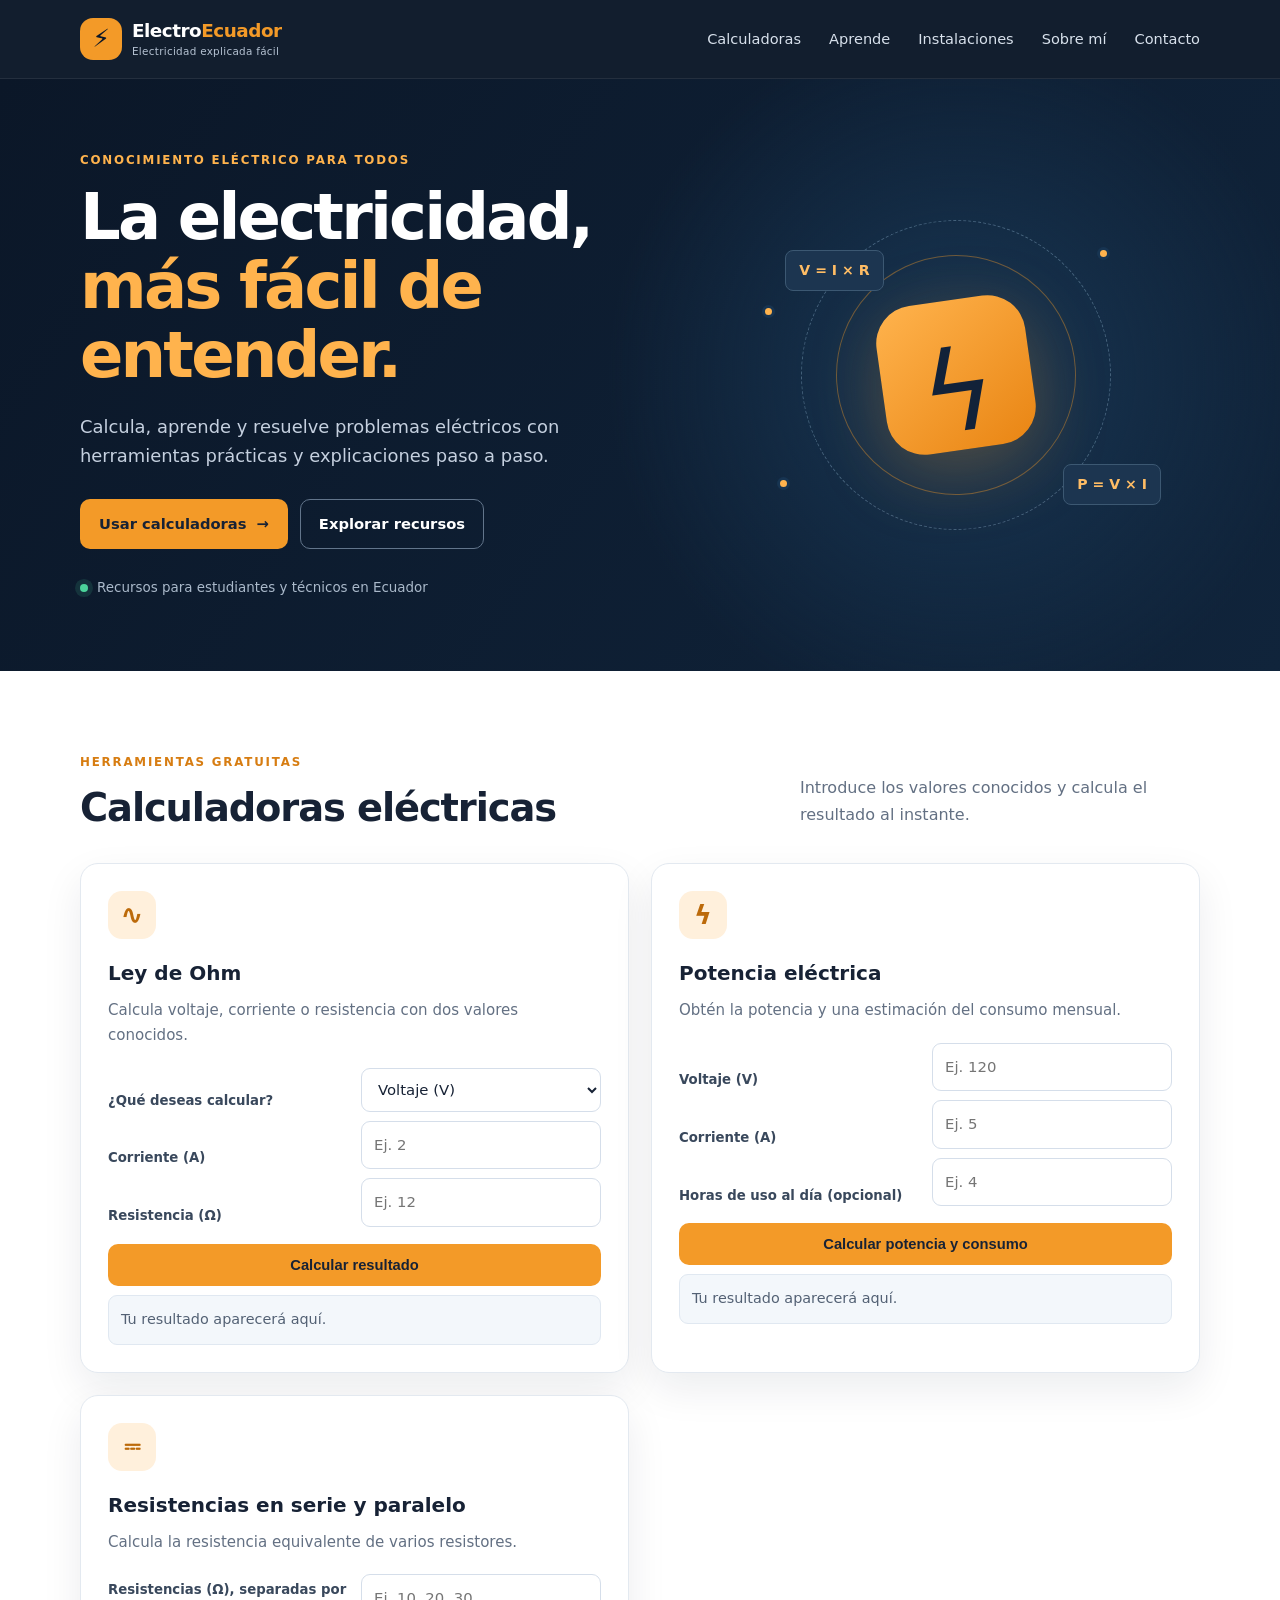
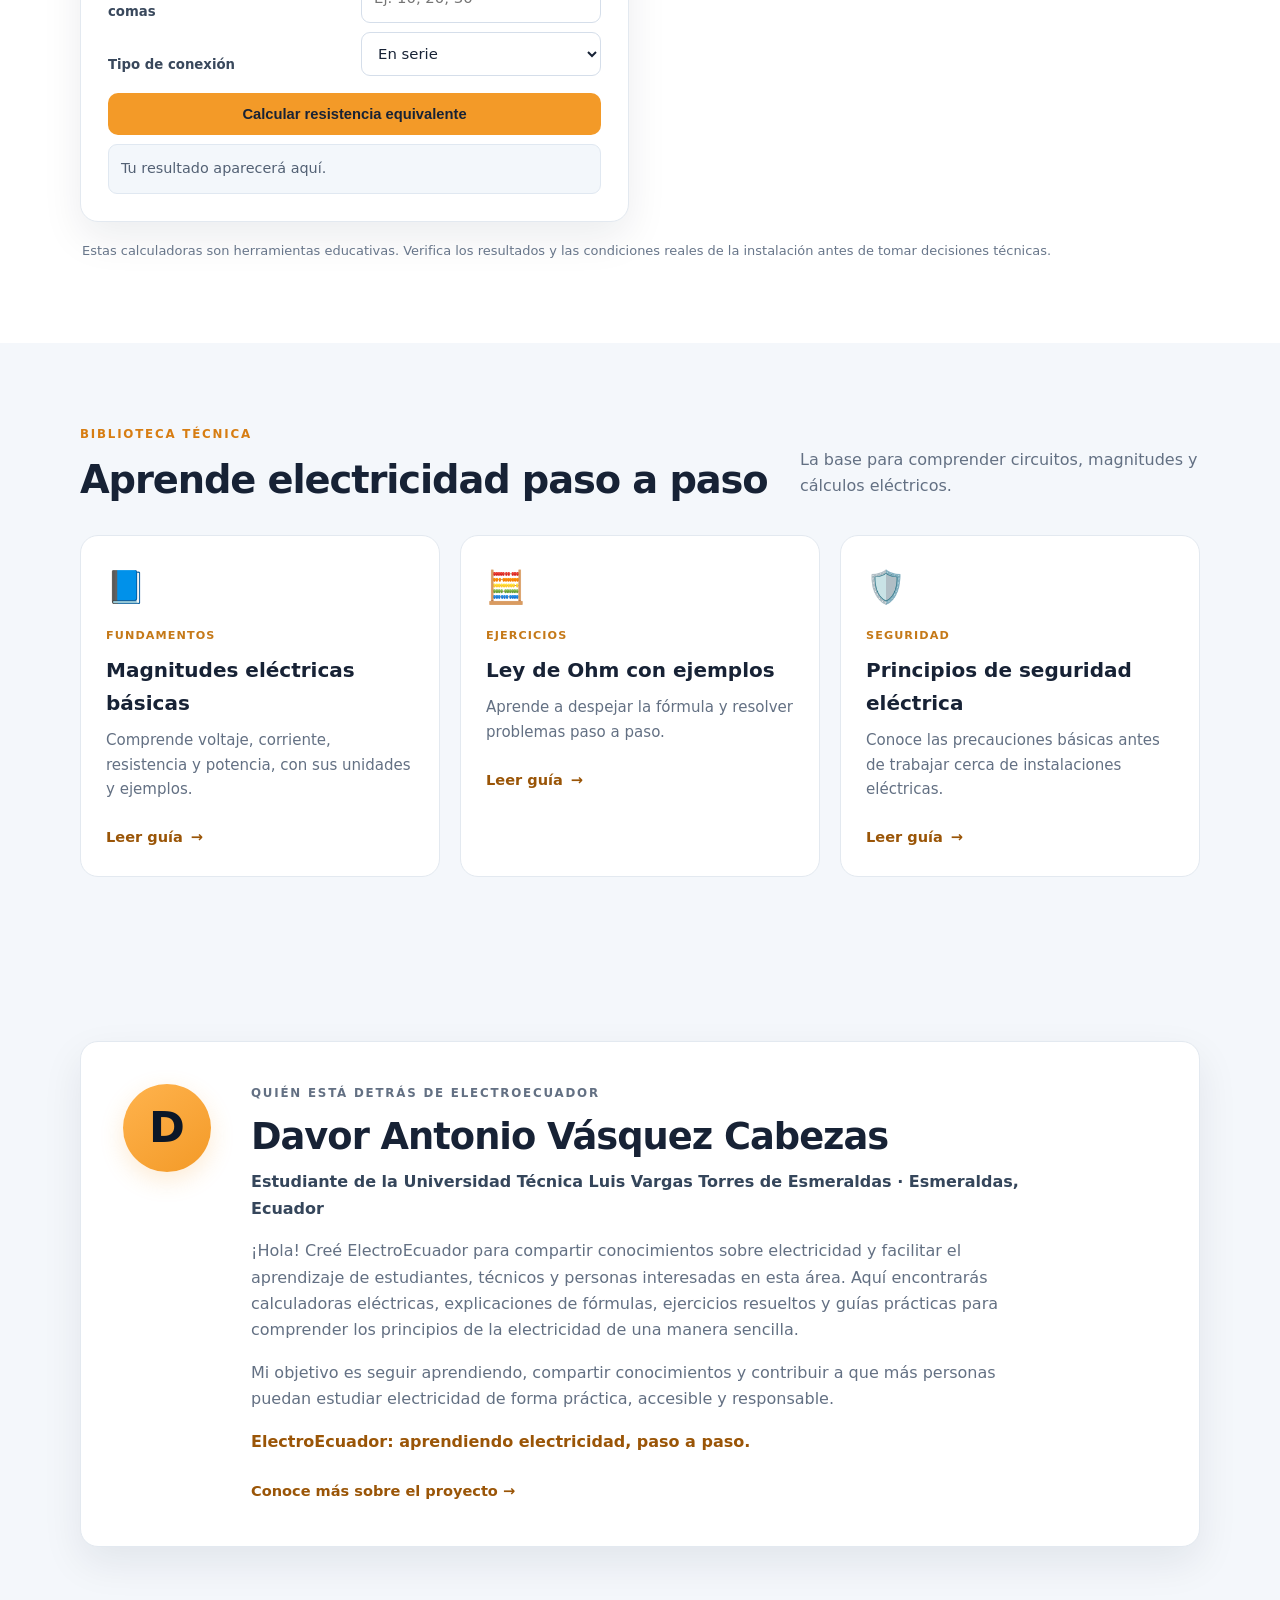
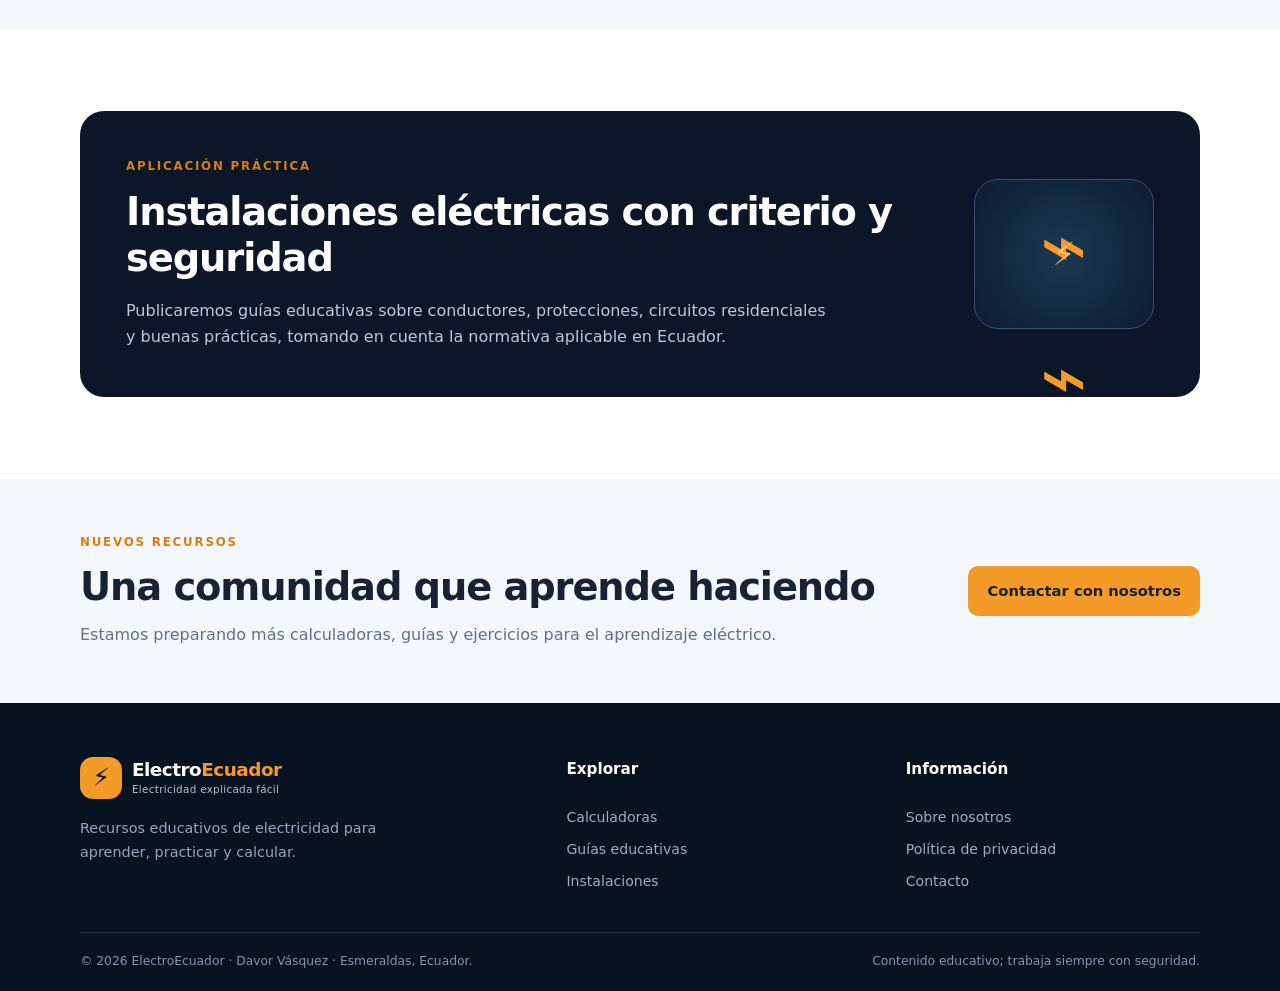
==== index.html @ 9ec85be3 "Update index.html" ====
<!DOCTYPE html>
<html lang="es">
<head>
  <meta charset="UTF-8">
  <meta name="viewport" content="width=device-width, initial-scale=1">
  <meta name="description" content="ElectroEcuador: calculadoras eléctricas, fórmulas, ejercicios resueltos y guías de electricidad para estudiantes y técnicos.">
  <meta name="theme-color" content="#0b1728">
  <title>ElectroEcuador | Aprende y calcula electricidad</title>
  <link rel="stylesheet" href="style.css">
  <script src="main.js" defer></script>
</head>
<body>
  <a class="skip-link" href="#contenido">Saltar al contenido</a>
  <header class="site-header">
    <div class="container nav-wrap">
      <a class="brand" href="index.html" aria-label="ElectroEcuador, inicio"><span class="brand-icon">⚡</span><span>Electro<span class="brand-accent">Ecuador</span><small>Electricidad explicada fácil</small></span></a>
      <button class="menu-toggle" aria-expanded="false" aria-controls="main-nav">☰ <span class="sr-only">Abrir menú</span></button>
      <nav id="main-nav" class="main-nav">
        <a href="#calculadoras">Calculadoras</a>
        <a href="#aprende">Aprende</a>
        <a href="#instalaciones">Instalaciones</a>
        <a href="#sobre-mi">Sobre mí</a>
        <a href="contacto.html">Contacto</a>
      </nav>
    </div>
  </header>

  <main id="contenido">
    <section class="hero">
      <div class="container hero-grid">
        <div class="hero-copy">
          <p class="eyebrow">CONOCIMIENTO ELÉCTRICO PARA TODOS</p>
          <h1>La electricidad, <span>más fácil de entender.</span></h1>
          <p class="hero-text">Calcula, aprende y resuelve problemas eléctricos con herramientas prácticas y explicaciones paso a paso.</p>
          <div class="hero-actions">
            <a class="btn btn-primary" href="#calculadoras">Usar calculadoras <span aria-hidden="true">→</span></a>
            <a class="btn btn-outline" href="#aprende">Explorar recursos</a>
          </div>
          <div class="hero-note"><span class="pulse-dot"></span> Recursos para estudiantes y técnicos en Ecuador</div>
        </div>
        <div class="hero-art" aria-label="Ilustración decorativa de un circuito eléctrico" role="img">
          <div class="circuit-ring ring-one"></div><div class="circuit-ring ring-two"></div>
          <div class="bolt">ϟ</div><span class="node node-a"></span><span class="node node-b"></span><span class="node node-c"></span>
          <div class="art-label label-top">V = I × R</div><div class="art-label label-bottom">P = V × I</div>
        </div>
      </div>
    </section>

    <section class="section" id="calculadoras">
      <div class="container">
        <div class="section-heading"><div><p class="eyebrow">HERRAMIENTAS GRATUITAS</p><h2>Calculadoras eléctricas</h2></div><p>Introduce los valores conocidos y calcula el resultado al instante.</p></div>
        <div class="calculator-grid">
          <article class="calculator-card">
            <div class="card-icon">∿</div><h3>Ley de Ohm</h3><p>Calcula voltaje, corriente o resistencia con dos valores conocidos.</p>
            <form id="ohm-form" class="calc-form">
              <label for="ohm-mode">¿Qué deseas calcular?</label>
              <select id="ohm-mode"><option value="voltage">Voltaje (V)</option><option value="current">Corriente (A)</option><option value="resistance">Resistencia (Ω)</option></select>
              <label for="ohm-a" id="ohm-a-label">Corriente (A)</label><input id="ohm-a" type="number" step="any" min="0" placeholder="Ej. 2" required>
              <label for="ohm-b" id="ohm-b-label">Resistencia (Ω)</label><input id="ohm-b" type="number" step="any" min="0" placeholder="Ej. 12" required>
              <button class="btn btn-primary btn-full" type="submit">Calcular resultado</button>
              <output id="ohm-result" class="result" aria-live="polite">Tu resultado aparecerá aquí.</output>
            </form>
          </article>
          <article class="calculator-card">
            <div class="card-icon">ϟ</div><h3>Potencia eléctrica</h3><p>Obtén la potencia y una estimación del consumo mensual.</p>
            <form id="power-form" class="calc-form">
              <label for="power-voltage">Voltaje (V)</label><input id="power-voltage" type="number" step="any" min="0" placeholder="Ej. 120" required>
              <label for="power-current">Corriente (A)</label><input id="power-current" type="number" step="any" min="0" placeholder="Ej. 5" required>
              <label for="power-hours">Horas de uso al día (opcional)</label><input id="power-hours" type="number" step="any" min="0" max="24" placeholder="Ej. 4">
              <button class="btn btn-primary btn-full" type="submit">Calcular potencia y consumo</button>
              <output id="power-result" class="result" aria-live="polite">Tu resultado aparecerá aquí.</output>
            </form>
          </article>
          <article class="calculator-card">
            <div class="card-icon">⎓</div><h3>Resistencias en serie y paralelo</h3><p>Calcula la resistencia equivalente de varios resistores.</p>
            <form id="series-form" class="calc-form">
              <label for="resistors">Resistencias (Ω), separadas por comas</label><input id="resistors" type="text" placeholder="Ej. 10, 20, 30" required>
              <label for="connection-type">Tipo de conexión</label><select id="connection-type"><option value="series">En serie</option><option value="parallel">En paralelo</option></select>
              <button class="btn btn-primary btn-full" type="submit">Calcular resistencia equivalente</button>
              <output id="series-result" class="result" aria-live="polite">Tu resultado aparecerá aquí.</output>
            </form>
          </article>
        </div>
        <p class="small-note">Estas calculadoras son herramientas educativas. Verifica los resultados y las condiciones reales de la instalación antes de tomar decisiones técnicas.</p>
      </div>
    </section>

    <section class="section section-muted" id="aprende">
      <div class="container">
        <div class="section-heading"><div><p class="eyebrow">BIBLIOTECA TÉCNICA</p><h2>Aprende electricidad paso a paso</h2></div><p>La base para comprender circuitos, magnitudes y cálculos eléctricos.</p></div>
        <div class="resource-grid">
          <article class="resource-card"><div class="resource-emoji">📘</div><p class="tag">FUNDAMENTOS</p><h3>Magnitudes eléctricas básicas</h3><p>Comprende voltaje, corriente, resistencia y potencia, con sus unidades y ejemplos.</p><a href="magnitudes-electricas.html" class="text-link">Leer guía <span>→</span></a></article>
          <article class="resource-card"><div class="resource-emoji">🧮</div><p class="tag">EJERCICIOS</p><h3>Ley de Ohm con ejemplos</h3><p>Aprende a despejar la fórmula y resolver problemas paso a paso.</p><a href="ley-de-ohm.html" class="text-link">Leer guía <span>→</span></a></article>
          <article class="resource-card"><div class="resource-emoji">🛡️</div><p class="tag">SEGURIDAD</p><h3>Principios de seguridad eléctrica</h3><p>Conoce las precauciones básicas antes de trabajar cerca de instalaciones eléctricas.</p><a href="seguridad-electrica.html" class="text-link">Leer guía <span>→</span></a></article>
        </div>
      </div>
    </section>

    <section class="section section-muted" id="sobre-mi">
      <div class="container about-card">
        <div class="about-avatar" aria-hidden="true">D</div>
        <div class="about-copy">
          <p class="eyebrow">QUIÉN ESTÁ DETRÁS DE ELECTROECUADOR</p>
          <h2>Davor Antonio Vásquez Cabezas</h2>
          <p class="about-location">Estudiante de la Universidad Técnica Luis Vargas Torres de Esmeraldas · Esmeraldas, Ecuador</p>
          <p>¡Hola! Creé ElectroEcuador para compartir conocimientos sobre electricidad y facilitar el aprendizaje de estudiantes, técnicos y personas interesadas en esta área. Aquí encontrarás calculadoras eléctricas, explicaciones de fórmulas, ejercicios resueltos y guías prácticas para comprender los principios de la electricidad de una manera sencilla.</p>
          <p>Mi objetivo es seguir aprendiendo, compartir conocimientos y contribuir a que más personas puedan estudiar electricidad de forma práctica, accesible y responsable.</p>
          <p class="about-motto">ElectroEcuador: aprendiendo electricidad, paso a paso.</p>
          <a class="text-link" href="sobre-nosotros.html">Conoce más sobre el proyecto →</a>
        </div>
      </div>
    </section>

    <section class="section" id="instalaciones">
      <div class="container install-banner">
        <div><p class="eyebrow">APLICACIÓN PRÁCTICA</p><h2>Instalaciones eléctricas con criterio y seguridad</h2><p>Publicaremos guías educativas sobre conductores, protecciones, circuitos residenciales y buenas prácticas, tomando en cuenta la normativa aplicable en Ecuador.</p></div>
        <div class="install-symbol" aria-hidden="true">⌁<span>⚡</span>⌁</div>
      </div>
    </section>

    <section class="newsletter section-muted">
      <div class="container newsletter-inner"><div><p class="eyebrow">NUEVOS RECURSOS</p><h2>Una comunidad que aprende haciendo</h2><p>Estamos preparando más calculadoras, guías y ejercicios para el aprendizaje eléctrico.</p></div><a class="btn btn-primary" href="contacto.html">Contactar con nosotros</a></div>
    </section>
  </main>

  <footer class="site-footer">
    <div class="container footer-grid">
      <div><a class="brand footer-brand" href="index.html"><span class="brand-icon">⚡</span><span>Electro<span class="brand-accent">Ecuador</span><small>Electricidad explicada fácil</small></span></a><p class="footer-description">Recursos educativos de electricidad para aprender, practicar y calcular.</p></div>
      <div><h3>Explorar</h3><a href="#calculadoras">Calculadoras</a><a href="#aprende">Guías educativas</a><a href="#instalaciones">Instalaciones</a></div>
      <div><h3>Información</h3><a href="sobre-nosotros.html">Sobre nosotros</a><a href="privacidad.html">Política de privacidad</a><a href="contacto.html">Contacto</a></div>
    </div>
    <div class="container footer-bottom"><span>© <span id="year"></span> ElectroEcuador · Davor Vásquez · Esmeraldas, Ecuador.</span><span>Contenido educativo; trabaja siempre con seguridad.</span></div>
  </footer>
</body>
</html>
---- style.css ----
:root{--navy:#0b1728;--navy2:#13263e;--orange:#f39a28;--orange2:#ffb34d;--ink:#172235;--muted:#637083;--line:#e3e9f0;--paper:#fff;--soft:#f4f7fb;--radius:18px;--shadow:0 16px 40px rgba(10,26,47,.08)}
*{box-sizing:border-box}html{scroll-behavior:smooth;scroll-padding-top:88px}body{margin:0;font-family:Inter,ui-sans-serif,system-ui,-apple-system,BlinkMacSystemFont,"Segoe UI",sans-serif;color:var(--ink);background:#fff;line-height:1.65}a{color:inherit;text-decoration:none}.container{width:min(1120px,calc(100% - 40px));margin-inline:auto}.skip-link{position:absolute;left:-999px;top:0;background:#fff;padding:10px;z-index:10}.skip-link:focus{left:10px}.site-header{position:sticky;top:0;z-index:5;background:rgba(11,23,40,.97);backdrop-filter:blur(12px);color:white;border-bottom:1px solid rgba(255,255,255,.08)}.nav-wrap{min-height:78px;display:flex;align-items:center;justify-content:space-between;gap:24px}.brand{display:flex;align-items:center;gap:10px;font-weight:850;font-size:1.15rem;line-height:1.15;letter-spacing:-.5px}.brand-icon{display:grid;place-items:center;width:42px;height:42px;border-radius:13px;background:var(--orange);color:var(--navy);font-size:1.55rem}.brand-accent{color:var(--orange)}.brand small{display:block;color:#b6c3d3;font-size:.65rem;font-weight:500;letter-spacing:.3px;margin-top:4px}.main-nav{display:flex;align-items:center;gap:28px;font-size:.91rem;color:#d8e1ec}.main-nav a:hover{color:var(--orange2)}.menu-toggle{display:none;background:none;border:1px solid #415069;color:#fff;border-radius:8px;padding:8px 11px;font-size:1.2rem}.hero{background:radial-gradient(circle at 75% 50%,#183653 0,transparent 35%),linear-gradient(125deg,#0b1728,#10243b);color:white;overflow:hidden}.hero-grid{min-height:500px;display:grid;grid-template-columns:1.1fr .9fr;align-items:center;gap:36px;padding-block:72px}.eyebrow{font-size:.74rem;letter-spacing:1.8px;font-weight:800;color:#d77d12;margin:0 0 12px}.hero .eyebrow{color:var(--orange2)}h1,h2,h3,p{margin-top:0}h1{font-size:clamp(2.6rem,5vw,4.4rem);line-height:1.08;letter-spacing:-2.8px;margin-bottom:22px;max-width:660px}h1 span{color:var(--orange2)}.hero-text{font-size:1.12rem;color:#c5d0df;max-width:570px;margin-bottom:28px}.hero-actions{display:flex;gap:12px;flex-wrap:wrap}.btn{display:inline-flex;align-items:center;justify-content:center;gap:10px;border-radius:10px;padding:12px 18px;font-weight:750;font-size:.92rem;border:1px solid transparent;cursor:pointer;transition:transform .2s,background .2s}.btn:hover{transform:translateY(-2px)}.btn-primary{background:var(--orange);color:#172235}.btn-primary:hover{background:var(--orange2)}.btn-outline{border-color:#62758b;color:#fff}.btn-outline:hover{background:#203a55}.hero-note{display:flex;align-items:center;gap:9px;margin-top:28px;color:#aab9ca;font-size:.84rem}.pulse-dot{width:8px;height:8px;border-radius:50%;background:#4bd49b;box-shadow:0 0 0 5px #4bd49b22}.hero-art{position:relative;min-height:340px;display:grid;place-items:center}.circuit-ring{position:absolute;border:1px solid #45627c;border-radius:50%;transform:rotate(-25deg)}.ring-one{width:310px;height:310px;border-style:dashed}.ring-two{width:240px;height:240px;border-color:#f39a2866}.bolt{display:grid;place-items:center;width:150px;height:150px;border-radius:38px;background:linear-gradient(145deg,#ffb34d,#e98513);color:#122239;font-size:7rem;box-shadow:0 20px 70px #f39a2844;transform:rotate(-8deg)}.node{position:absolute;width:13px;height:13px;background:var(--orange2);border:3px solid #173451;border-radius:50%}.node-a{top:42px;right:90px}.node-b{bottom:55px;left:65px}.node-c{top:100px;left:50px}.art-label{position:absolute;background:#1c3550;border:1px solid #3c5872;color:#ffbd65;padding:8px 13px;border-radius:8px;font-weight:750;font-size:.88rem}.label-top{top:45px;left:15%}.label-bottom{bottom:40px;right:8%}.section{padding:82px 0}.section-muted{background:var(--soft)}.section-heading{display:flex;justify-content:space-between;align-items:end;gap:30px;margin-bottom:32px}.section-heading h2,.install-banner h2,.newsletter h2{font-size:clamp(1.8rem,3vw,2.6rem);line-height:1.2;letter-spacing:-1.1px;margin-bottom:0}.section-heading>p{max-width:400px;color:var(--muted);margin-bottom:3px}.calculator-grid{display:grid;grid-template-columns:repeat(2,minmax(0,1fr));gap:22px}.calculator-card,.resource-card{background:#fff;border:1px solid var(--line);border-radius:var(--radius);padding:27px;box-shadow:var(--shadow)}.card-icon{width:48px;height:48px;display:grid;place-items:center;border-radius:14px;background:#fff0dc;color:#bc6a0a;font-size:1.7rem;font-weight:800;margin-bottom:18px}.calculator-card h3,.resource-card h3{font-size:1.25rem;margin-bottom:8px}.calculator-card>p,.resource-card>p:not(.tag){color:var(--muted);font-size:.94rem}.calc-form{display:grid;grid-template-columns:1fr 1fr;gap:9px 13px;margin-top:20px}.calc-form label{font-size:.83rem;font-weight:700;color:#39485c;align-self:end}.calc-form input,.calc-form select{width:100%;min-width:0;padding:11px 12px;border:1px solid #d5deea;border-radius:9px;background:#fff;color:var(--ink);font:inherit;font-size:.93rem}.calc-form input:focus,.calc-form select:focus{outline:3px solid #f39a2833;border-color:var(--orange)}.calc-form button,.calc-form output{grid-column:1/-1}.btn-full{width:100%;margin-top:8px}.result{display:block;background:#f3f7fb;border:1px solid #e0e8f1;border-radius:9px;padding:12px;color:#536174;font-size:.9rem;min-height:48px}.result.success{background:#eaf8f0;border-color:#b7e5c9;color:#17663d;font-weight:750}.small-note{color:#68768a;font-size:.81rem;margin:18px 2px 0}.resource-grid{display:grid;grid-template-columns:repeat(3,minmax(0,1fr));gap:20px}.resource-card{box-shadow:none;padding:25px}.resource-emoji{font-size:2rem;margin-bottom:14px}.tag{font-size:.7rem;letter-spacing:1.1px;font-weight:850;color:#c57918;margin-bottom:8px}.text-link{display:inline-flex;gap:8px;color:#9a5507;font-weight:800;margin-top:8px;font-size:.91rem}.text-link:hover{color:#e98513}.install-banner{background:var(--navy);color:#fff;border-radius:24px;padding:46px;display:grid;grid-template-columns:1fr 180px;align-items:center;gap:28px}.install-banner p:not(.eyebrow){color:#bdc9d8;max-width:700px;margin:17px 0 0}.install-symbol{height:150px;border-radius:24px;border:1px solid #3a506a;display:grid;place-items:center;font-size:5rem;color:#f39a28;position:relative;background:radial-gradient(circle,#1a3854,#0d1c2f)}.install-symbol span{position:absolute;font-size:2rem;color:#ffbd65}.newsletter{padding:54px 0}.newsletter-inner{display:flex;align-items:center;justify-content:space-between;gap:30px}.newsletter-inner p:not(.eyebrow){color:var(--muted);margin:12px 0 0}.site-footer{background:#081321;color:#d6dfeb;padding:54px 0 20px}.footer-grid{display:grid;grid-template-columns:1.5fr 1fr 1fr;gap:45px;padding-bottom:38px}.footer-brand{color:white}.footer-description{max-width:320px;color:#96a6ba;font-size:.9rem;margin-top:18px}.footer-grid h3{font-size:.95rem;color:#fff;margin-bottom:15px}.footer-grid>div:not(:first-child){display:flex;flex-direction:column;align-items:flex-start;gap:9px}.footer-grid>div>a:not(.brand){color:#9fadc0;font-size:.88rem}.footer-grid>div>a:hover{color:var(--orange2)}.footer-bottom{border-top:1px solid #26364a;padding-top:18px;display:flex;justify-content:space-between;gap:15px;color:#8595aa;font-size:.77rem}.sr-only{position:absolute;width:1px;height:1px;padding:0;margin:-1px;overflow:hidden;clip:rect(0,0,0,0);white-space:nowrap;border:0}
.article-page{min-height:60vh;padding:65px 0}.article{max-width:800px;margin:auto}.article h1{font-size:clamp(2.2rem,4vw,3.4rem);color:var(--navy);letter-spacing:-1.6px}.article h2{margin-top:30px}.article p,.article li{color:#455369}.article .notice{background:#fff5e6;border-left:4px solid var(--orange);padding:16px 18px;border-radius:0 9px 9px 0}
@media(max-width:800px){.hero-grid{grid-template-columns:1fr;padding-block:58px}.hero-art{min-height:260px}.ring-one{width:245px;height:245px}.ring-two{width:190px;height:190px}.bolt{width:115px;height:115px;font-size:5.5rem}.section-heading{display:block}.section-heading>p{margin-top:14px}.resource-grid{grid-template-columns:1fr 1fr}.install-banner{padding:32px;grid-template-columns:1fr 120px}.install-symbol{height:120px;font-size:3.7rem}.footer-grid{gap:25px}}
@media(max-width:600px){.container{width:min(100% - 28px,1120px)}.nav-wrap{min-height:70px}.menu-toggle{display:block}.main-nav{display:none;position:absolute;top:69px;left:0;right:0;background:#0b1728;padding:18px 22px 22px;flex-direction:column;align-items:flex-start;gap:16px;border-bottom:1px solid #2a3a50}.main-nav.open{display:flex}.hero-grid{padding-block:48px}.hero-art{min-height:240px}h1{letter-spacing:-1.8px}.section{padding:60px 0}.calculator-grid,.resource-grid{grid-template-columns:1fr}.calculator-card{padding:22px}.install-banner{grid-template-columns:1fr}.install-symbol{display:none}.newsletter-inner{align-items:flex-start;flex-direction:column}.footer-grid{grid-template-columns:1fr 1fr}.footer-grid>div:first-child{grid-column:1/-1}.footer-bottom{flex-direction:column}.calc-form{gap:8px 10px}}
@media(prefers-reduced-motion:reduce){html{scroll-behavior:auto}*,*::before,*::after{transition:none!important}}

/* Mejoras añadidas para ElectroEcuador */
.about-card{display:grid;grid-template-columns:100px minmax(0,1fr);gap:28px;align-items:start;background:#fff;border:1px solid var(--line);border-radius:var(--radius);padding:clamp(24px,4vw,42px);box-shadow:var(--shadow)}
.about-avatar{width:88px;height:88px;display:grid;place-items:center;border-radius:50%;background:linear-gradient(145deg,var(--orange2),var(--orange));color:var(--navy);font-size:2.7rem;font-weight:900;box-shadow:0 8px 24px #f39a2833}
.about-copy h2{font-size:clamp(1.7rem,3vw,2.3rem);line-height:1.2;letter-spacing:-1px;margin-bottom:10px}
.about-copy p{color:var(--muted);max-width:790px}
.about-copy .about-location{font-weight:750;color:#35465b}
.about-copy .about-motto{font-weight:850;color:#9a5507}
@media(max-width:600px){.about-card{grid-template-columns:1fr;gap:18px}.about-avatar{width:72px;height:72px;font-size:2.2rem}}
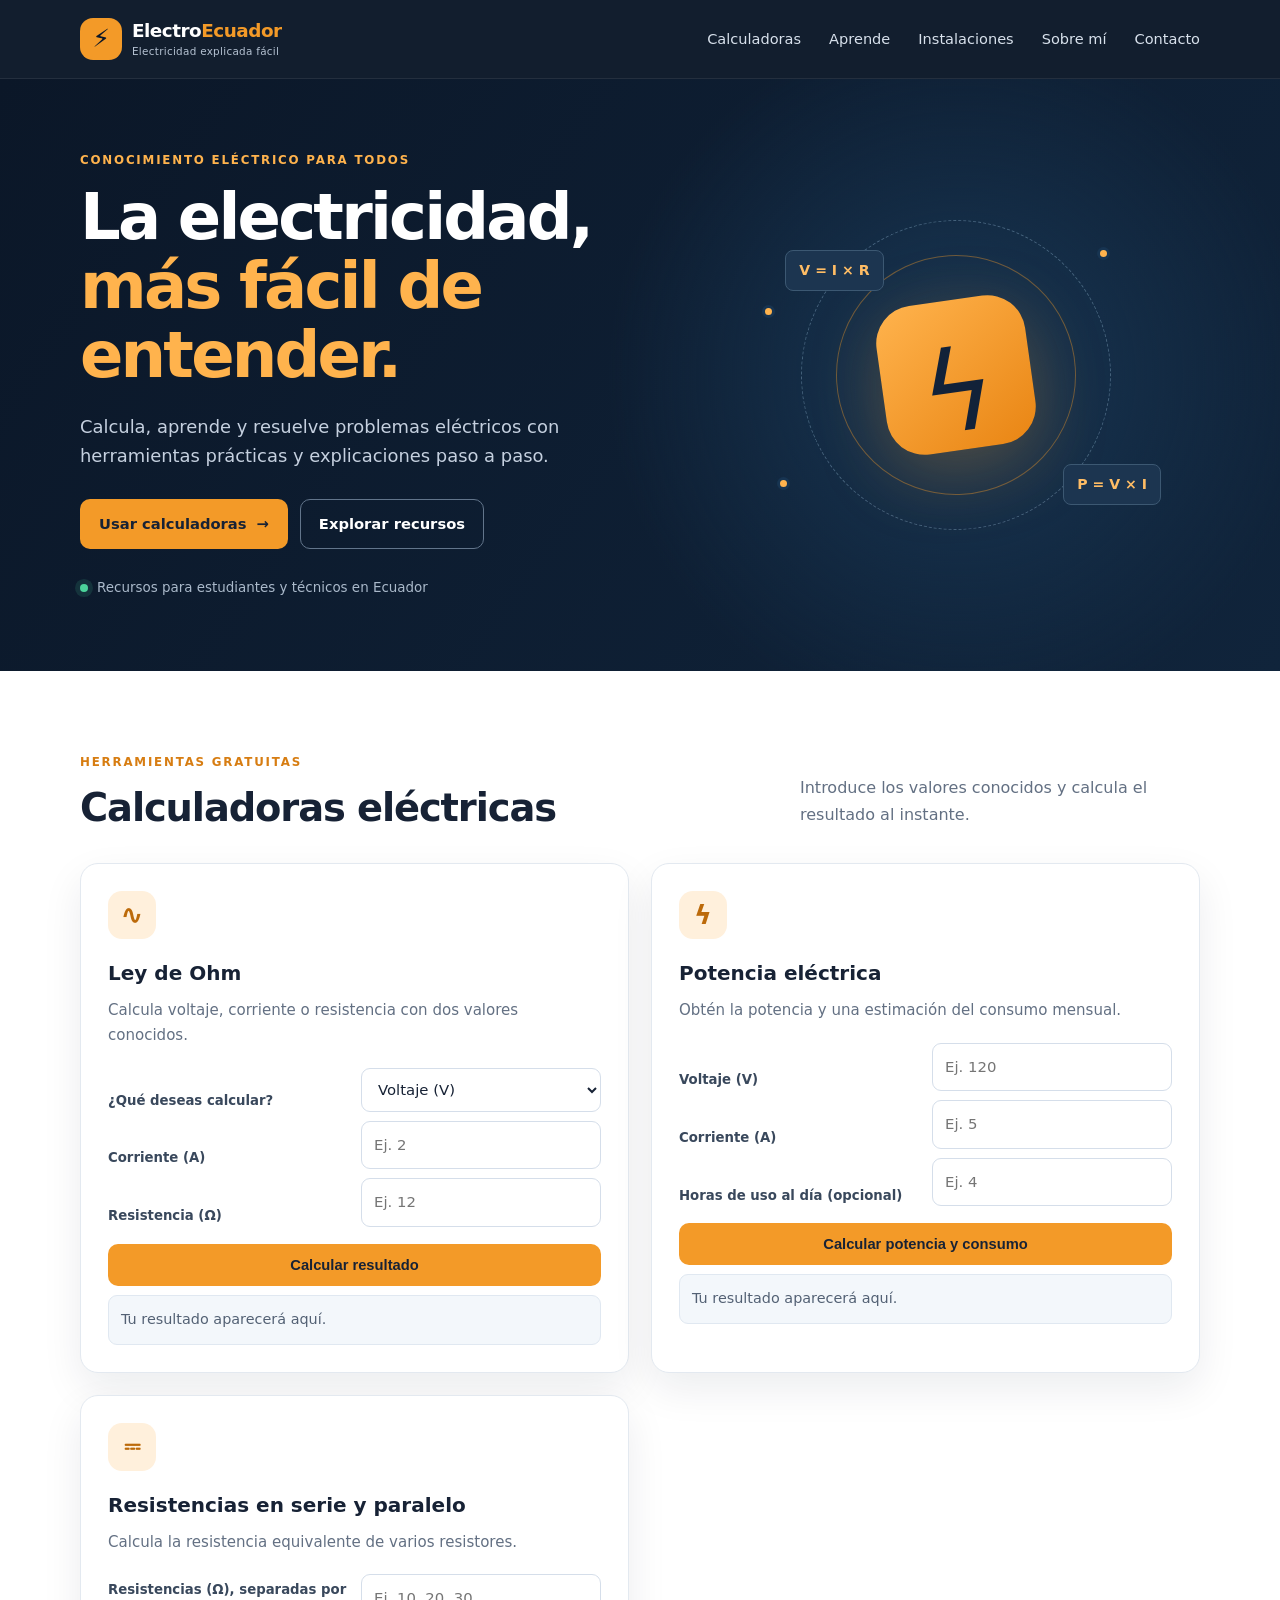
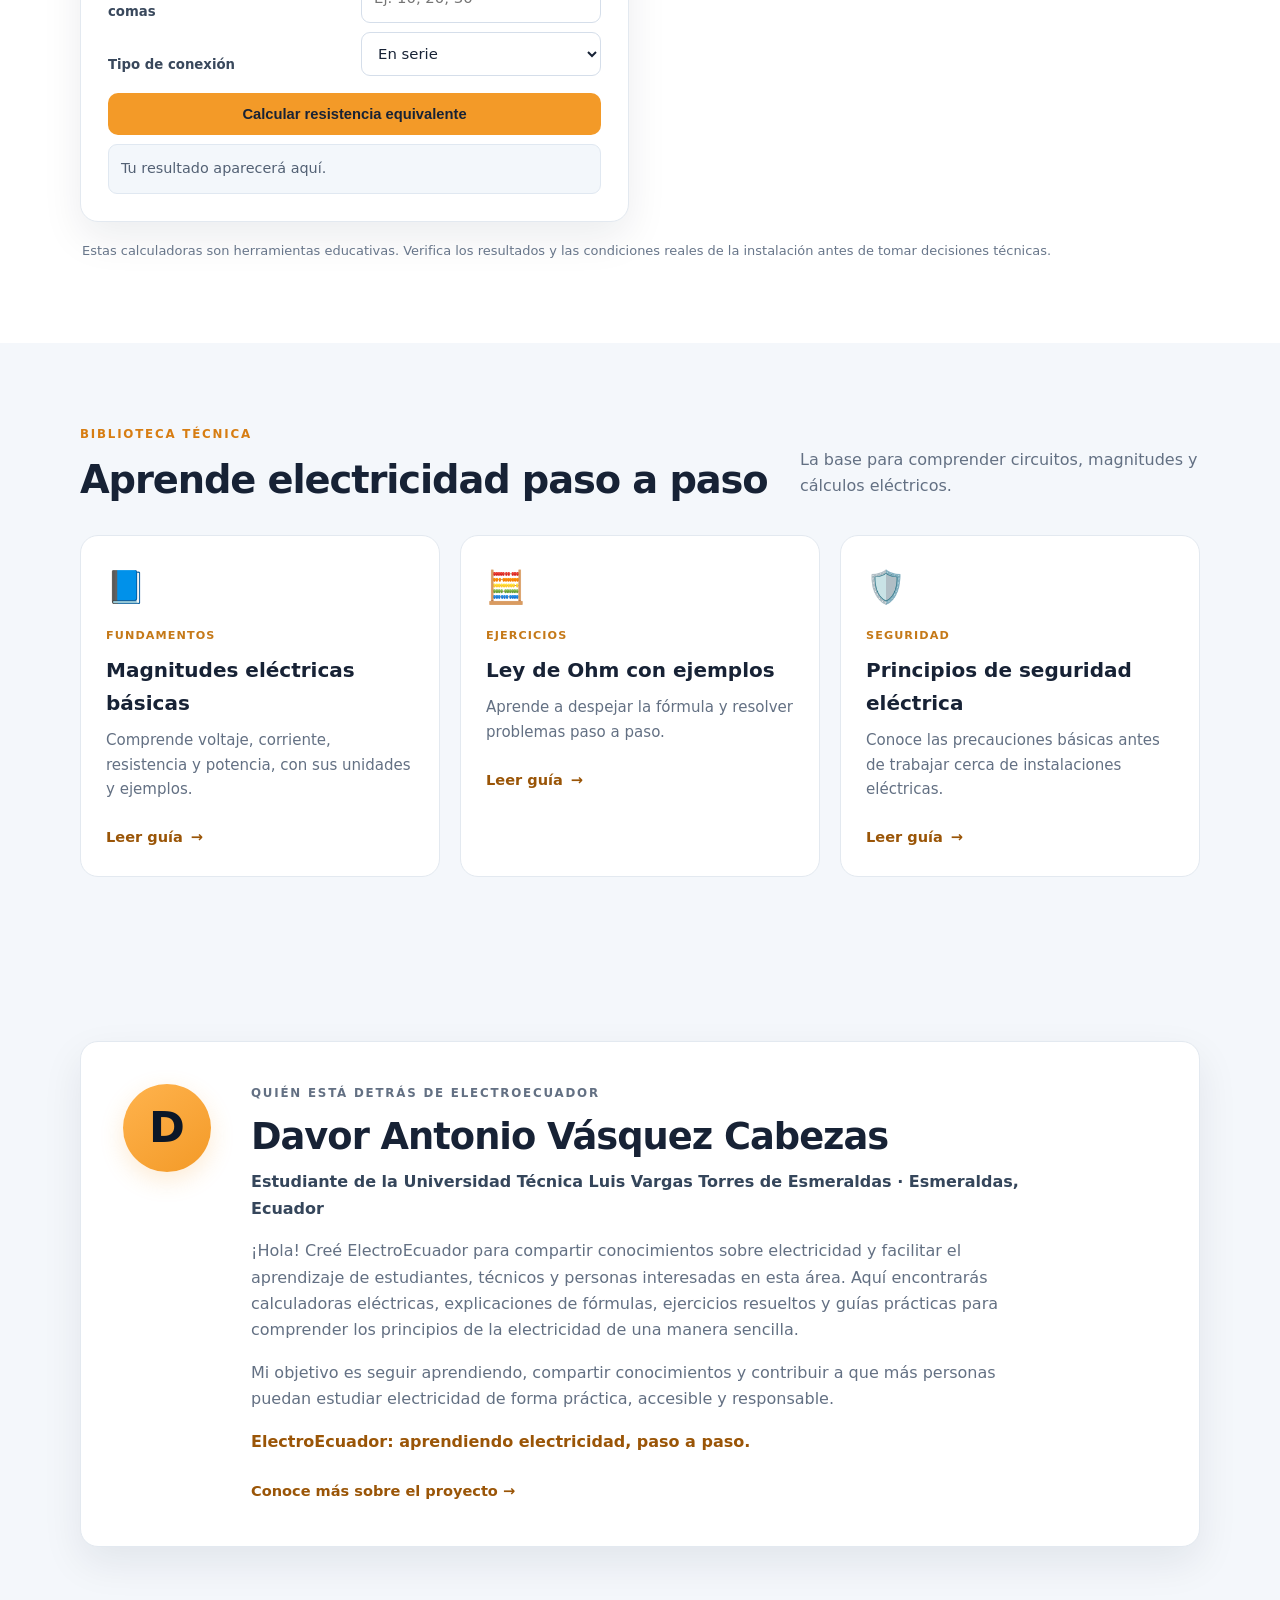
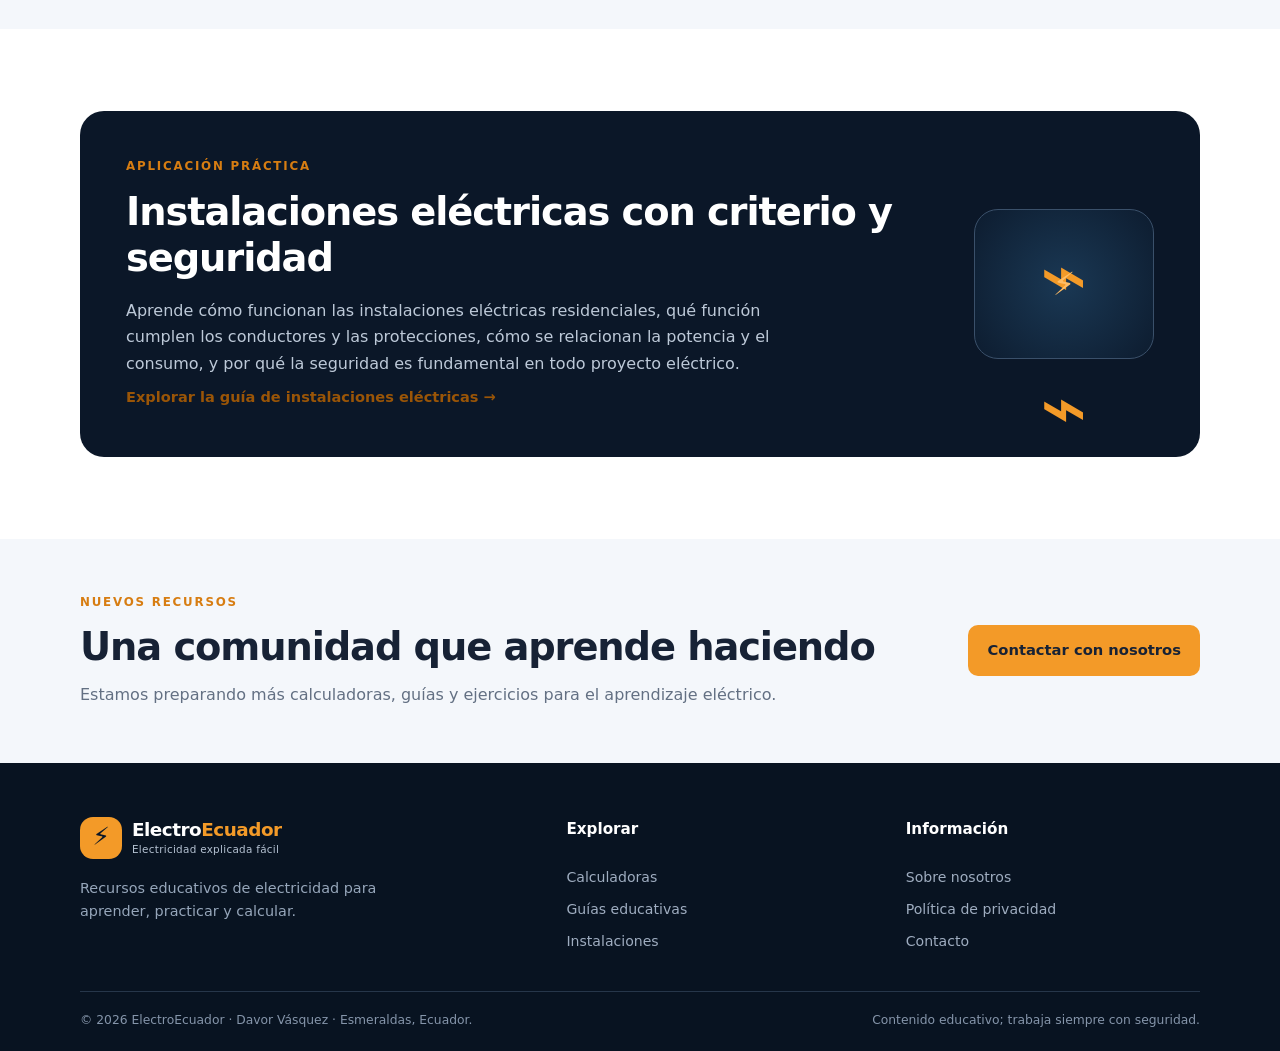
==== commit c9ce389e: "Update index.html" ====
--- a/index.html
+++ b/index.html
@@ -113,7 +113,17 @@
 
     <section class="section" id="instalaciones">
       <div class="container install-banner">
-        <div><p class="eyebrow">APLICACIÓN PRÁCTICA</p><h2>Instalaciones eléctricas con criterio y seguridad</h2><p>Publicaremos guías educativas sobre conductores, protecciones, circuitos residenciales y buenas prácticas, tomando en cuenta la normativa aplicable en Ecuador.</p></div>
+        <div><p class="eyebrow">APLICACIÓN PRÁCTICA</p><h2>Instalaciones eléctricas con criterio y seguridad</h2>
+<p>
+  Aprende cómo funcionan las instalaciones eléctricas residenciales,
+  qué función cumplen los conductores y las protecciones, cómo se
+  relacionan la potencia y el consumo, y por qué la seguridad es
+  fundamental en todo proyecto eléctrico.
+</p>
+<a href="instalaciones-electricas.html" class="text-link">
+  Explorar la guía de instalaciones eléctricas →
+</a>
+</div>
         <div class="install-symbol" aria-hidden="true">⌁<span>⚡</span>⌁</div>
       </div>
     </section>
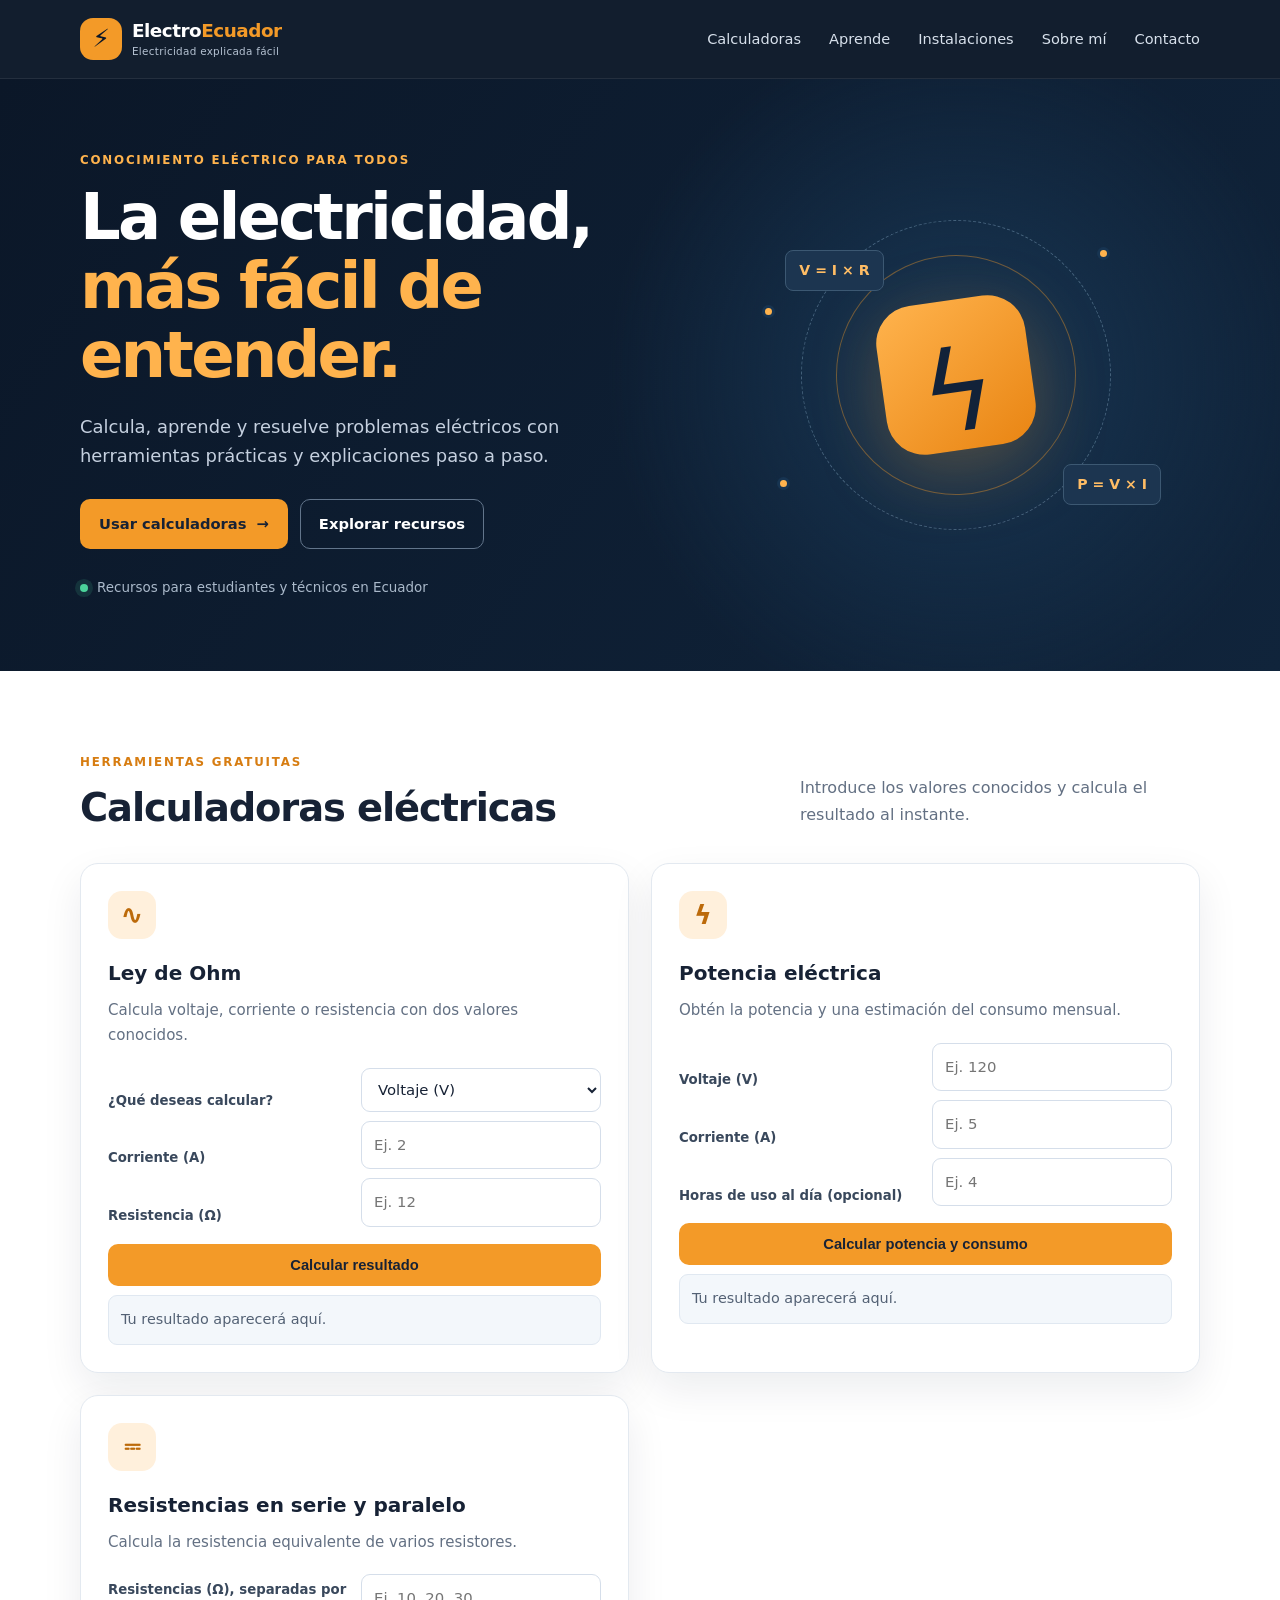
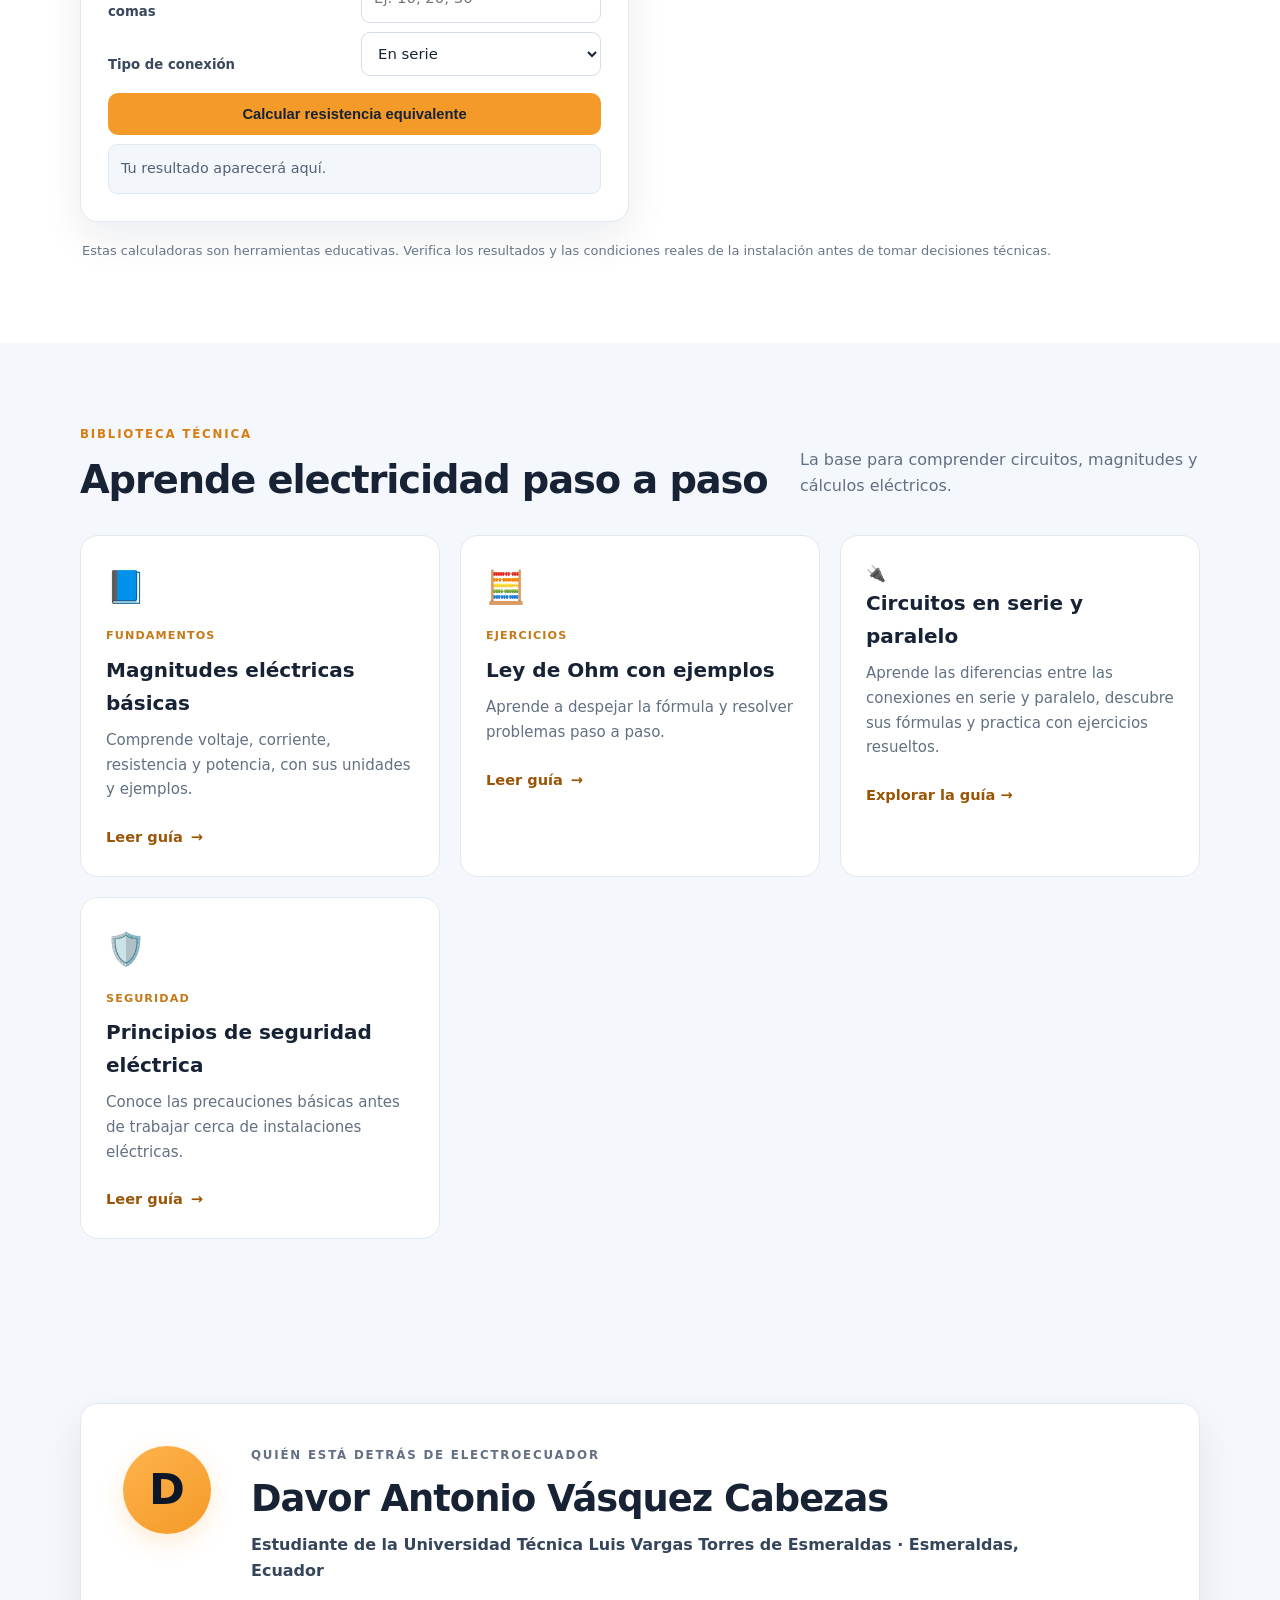
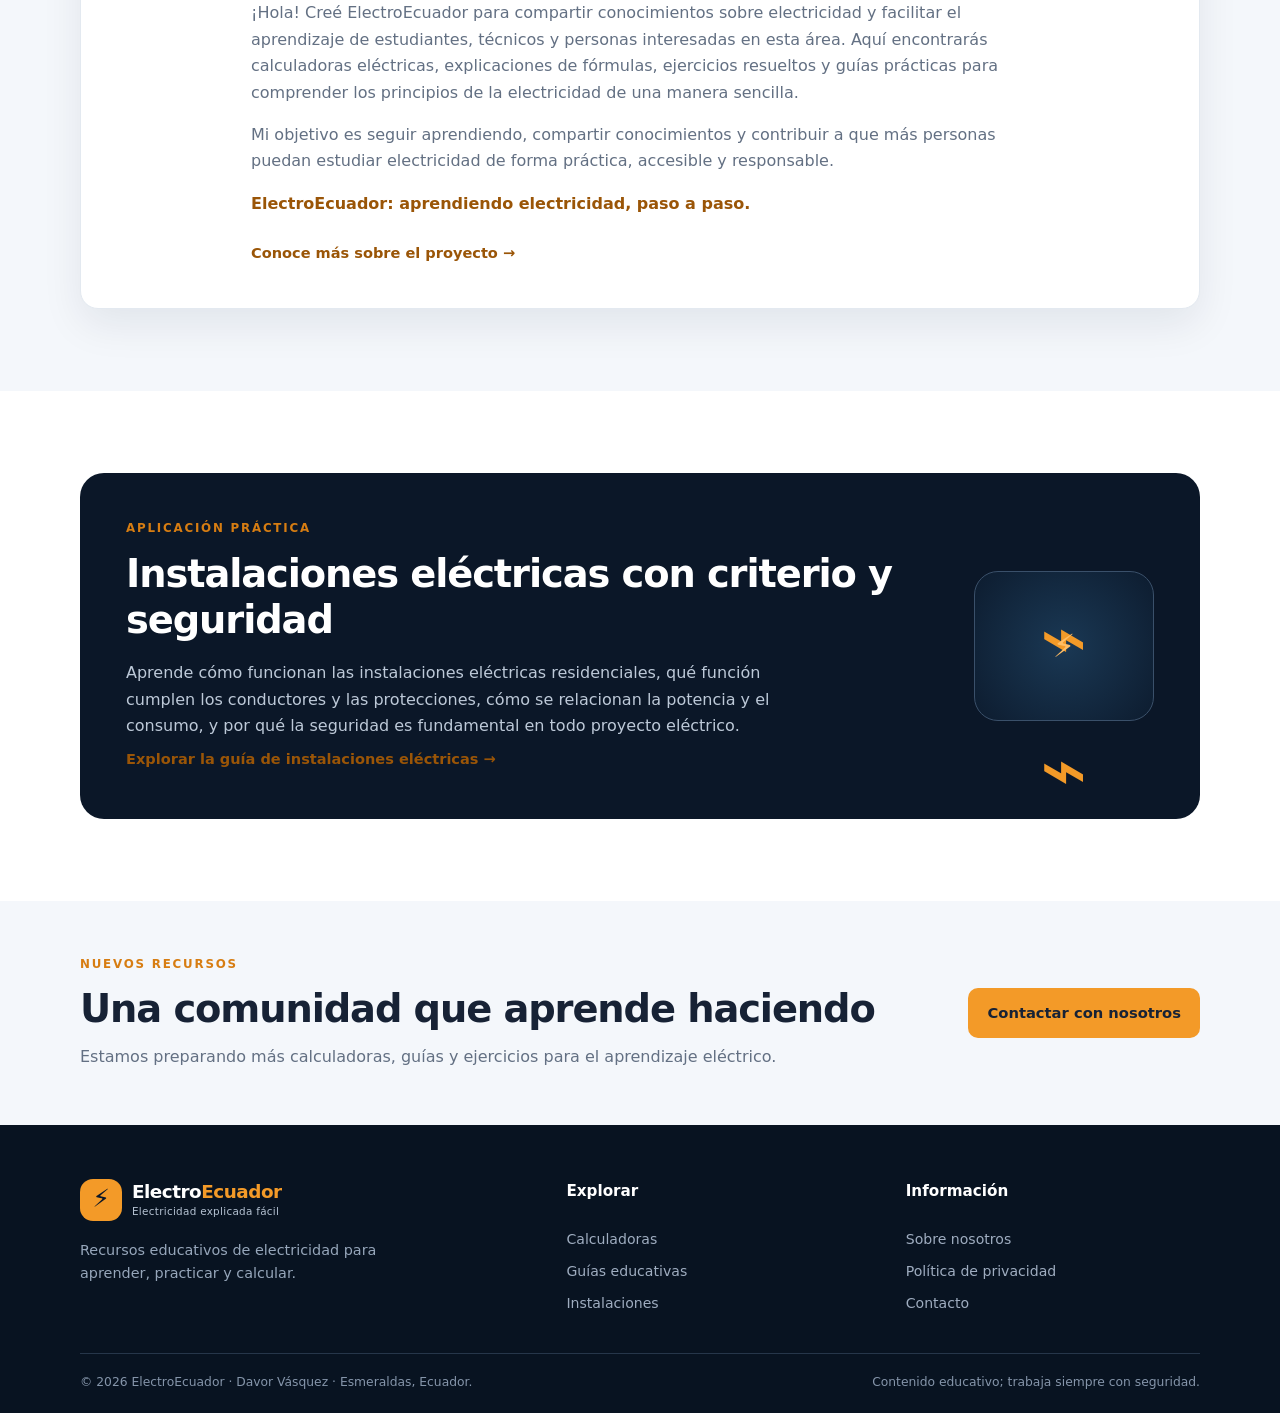
==== commit 3cf3bbe9: "Update index.html" ====
--- a/index.html
+++ b/index.html
@@ -91,6 +91,18 @@
         <div class="resource-grid">
           <article class="resource-card"><div class="resource-emoji">📘</div><p class="tag">FUNDAMENTOS</p><h3>Magnitudes eléctricas básicas</h3><p>Comprende voltaje, corriente, resistencia y potencia, con sus unidades y ejemplos.</p><a href="magnitudes-electricas.html" class="text-link">Leer guía <span>→</span></a></article>
           <article class="resource-card"><div class="resource-emoji">🧮</div><p class="tag">EJERCICIOS</p><h3>Ley de Ohm con ejemplos</h3><p>Aprende a despejar la fórmula y resolver problemas paso a paso.</p><a href="ley-de-ohm.html" class="text-link">Leer guía <span>→</span></a></article>
+<article class="resource-card">
+  <div class="resource-icon">🔌</div>
+  <h3>Circuitos en serie y paralelo</h3>
+  <p>
+    Aprende las diferencias entre las conexiones en serie y paralelo,
+    descubre sus fórmulas y practica con ejercicios resueltos.
+  </p>
+  <a href="circuitos-serie-paralelo.html" class="text-link">
+    Explorar la guía →
+  </a>
+</article>
+
           <article class="resource-card"><div class="resource-emoji">🛡️</div><p class="tag">SEGURIDAD</p><h3>Principios de seguridad eléctrica</h3><p>Conoce las precauciones básicas antes de trabajar cerca de instalaciones eléctricas.</p><a href="seguridad-electrica.html" class="text-link">Leer guía <span>→</span></a></article>
         </div>
       </div>
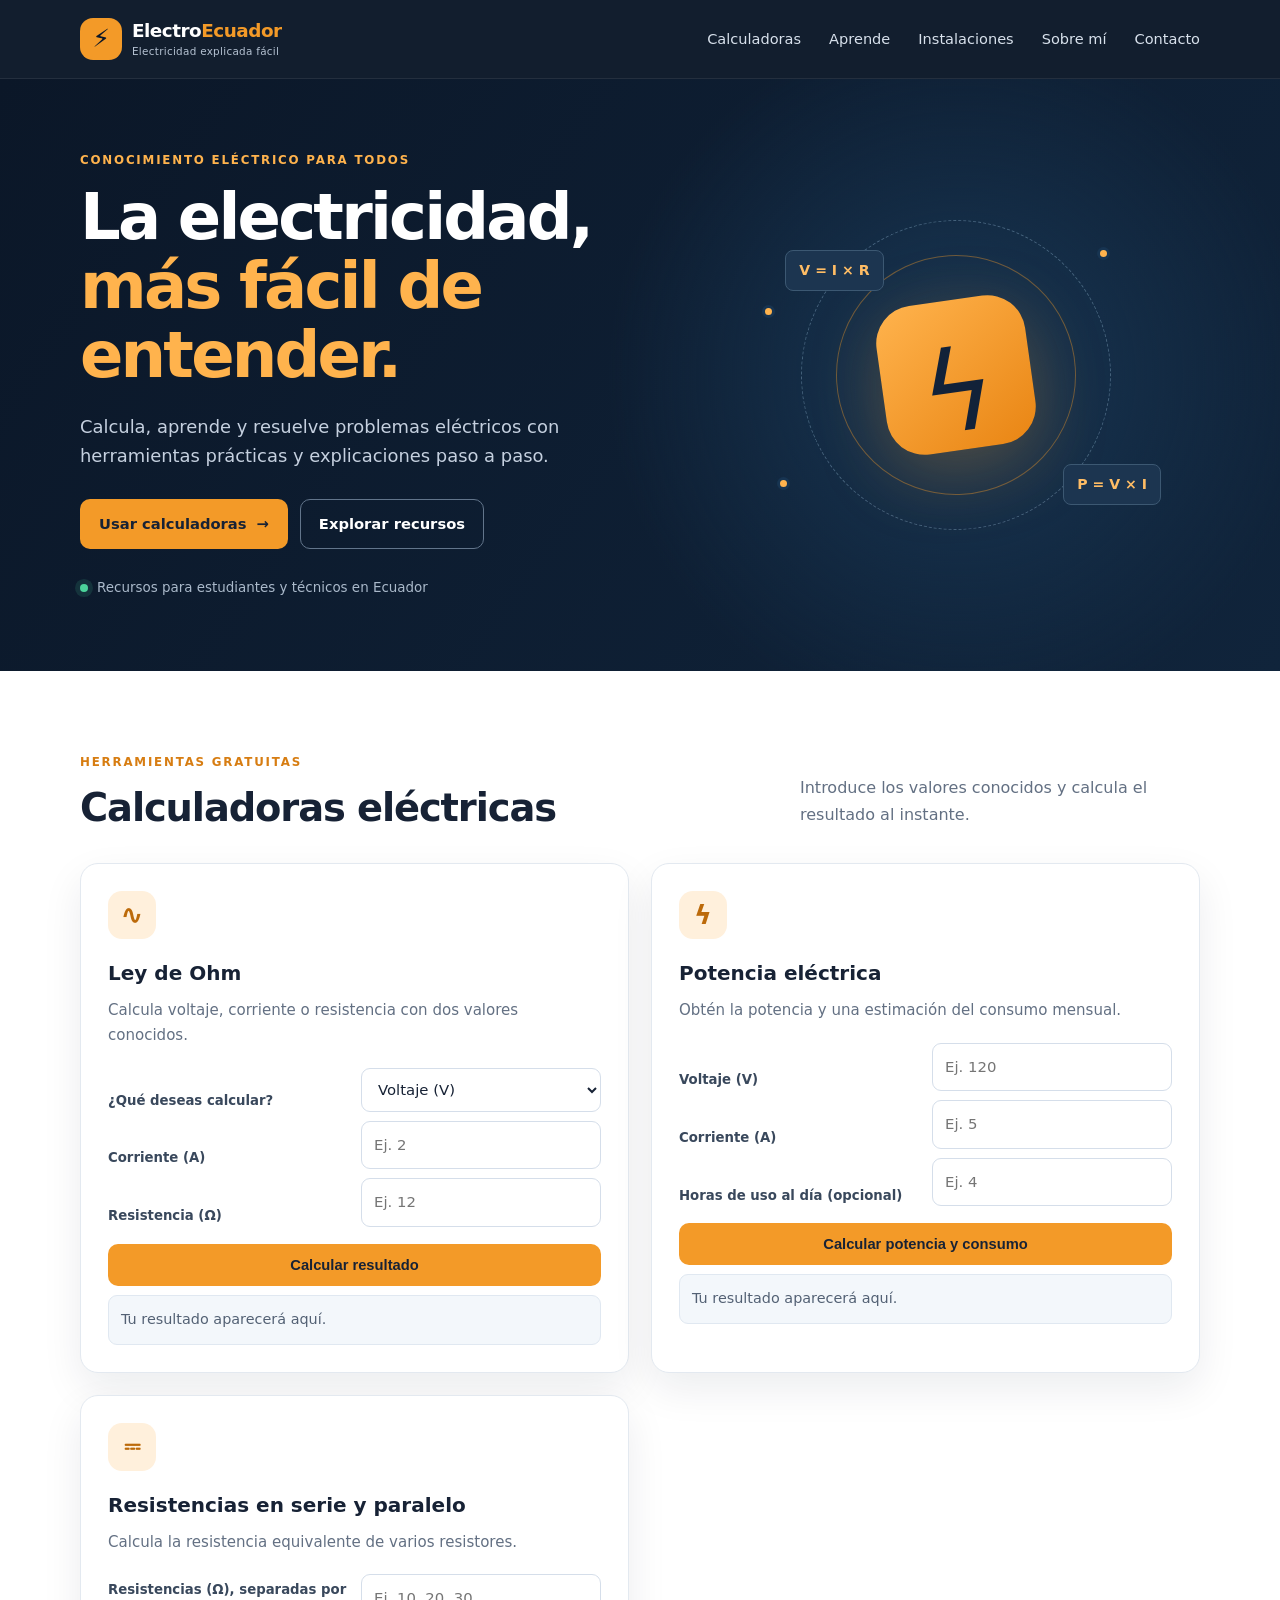
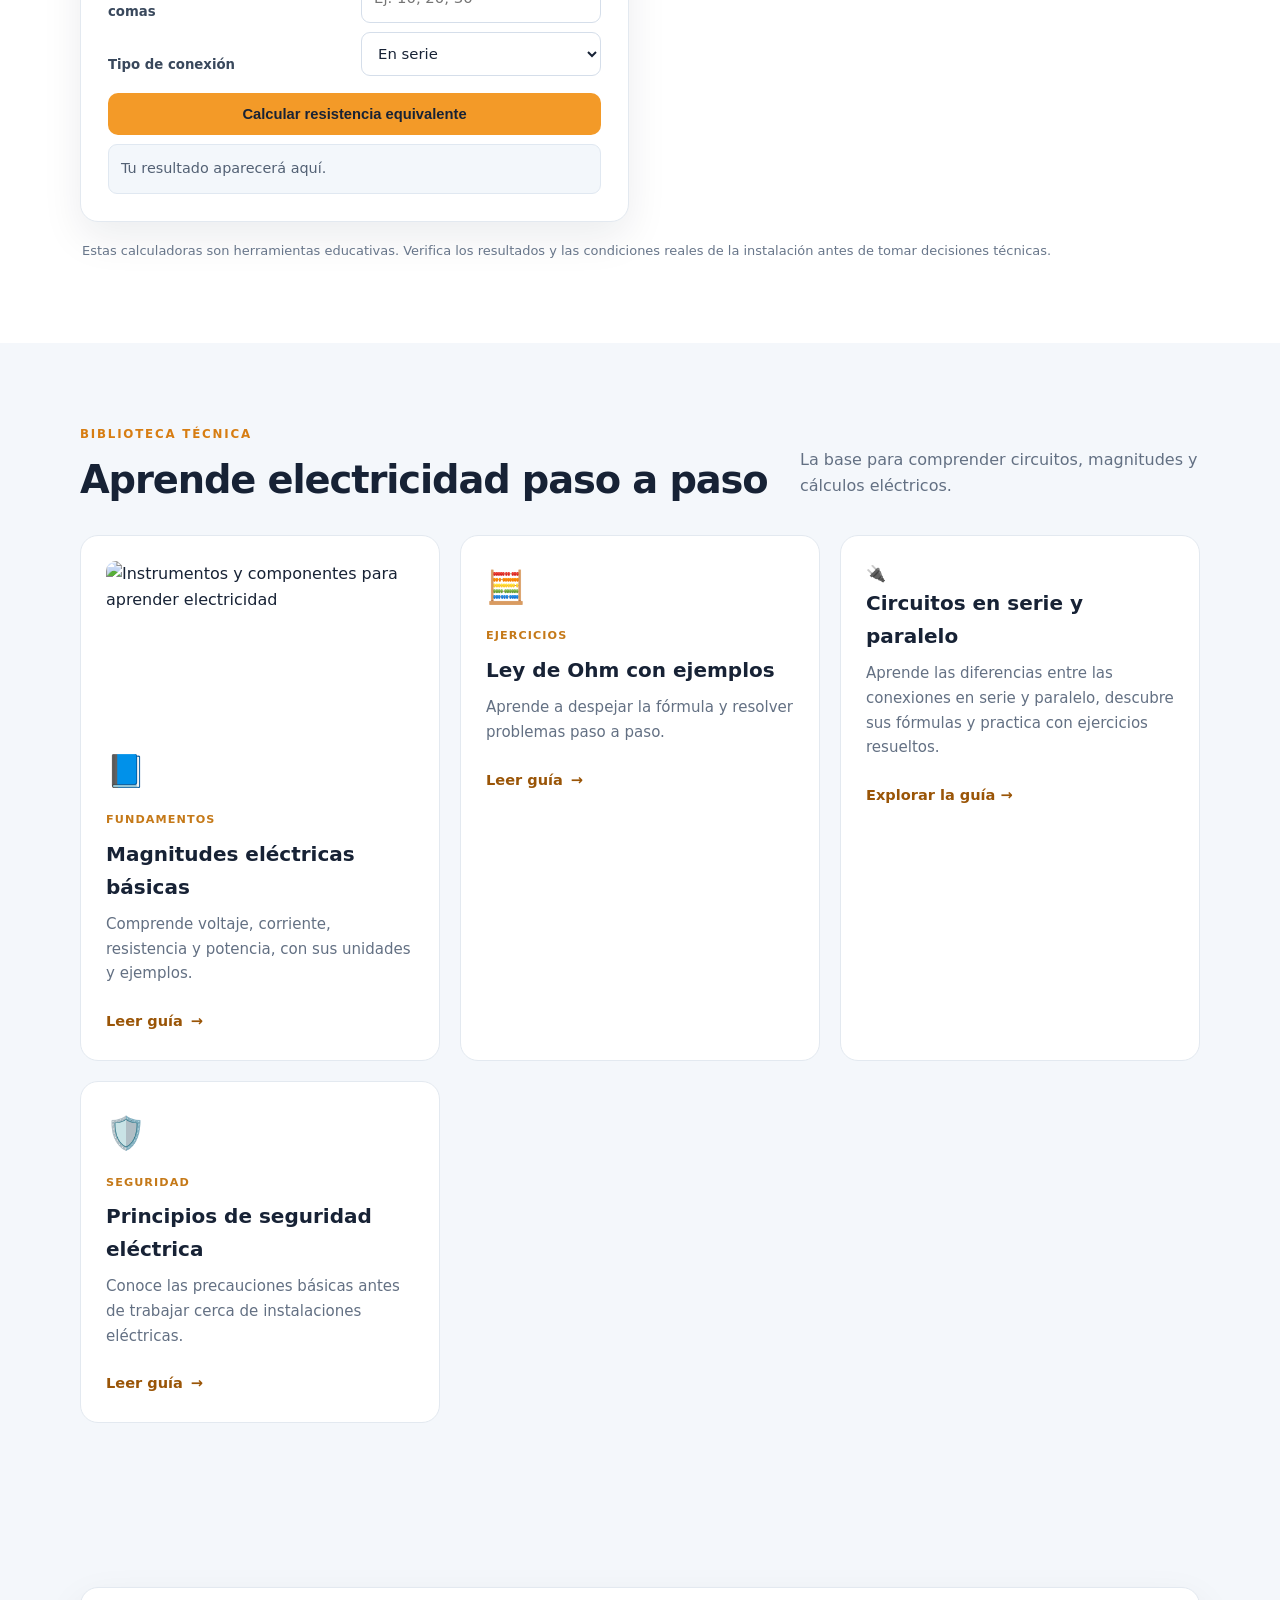
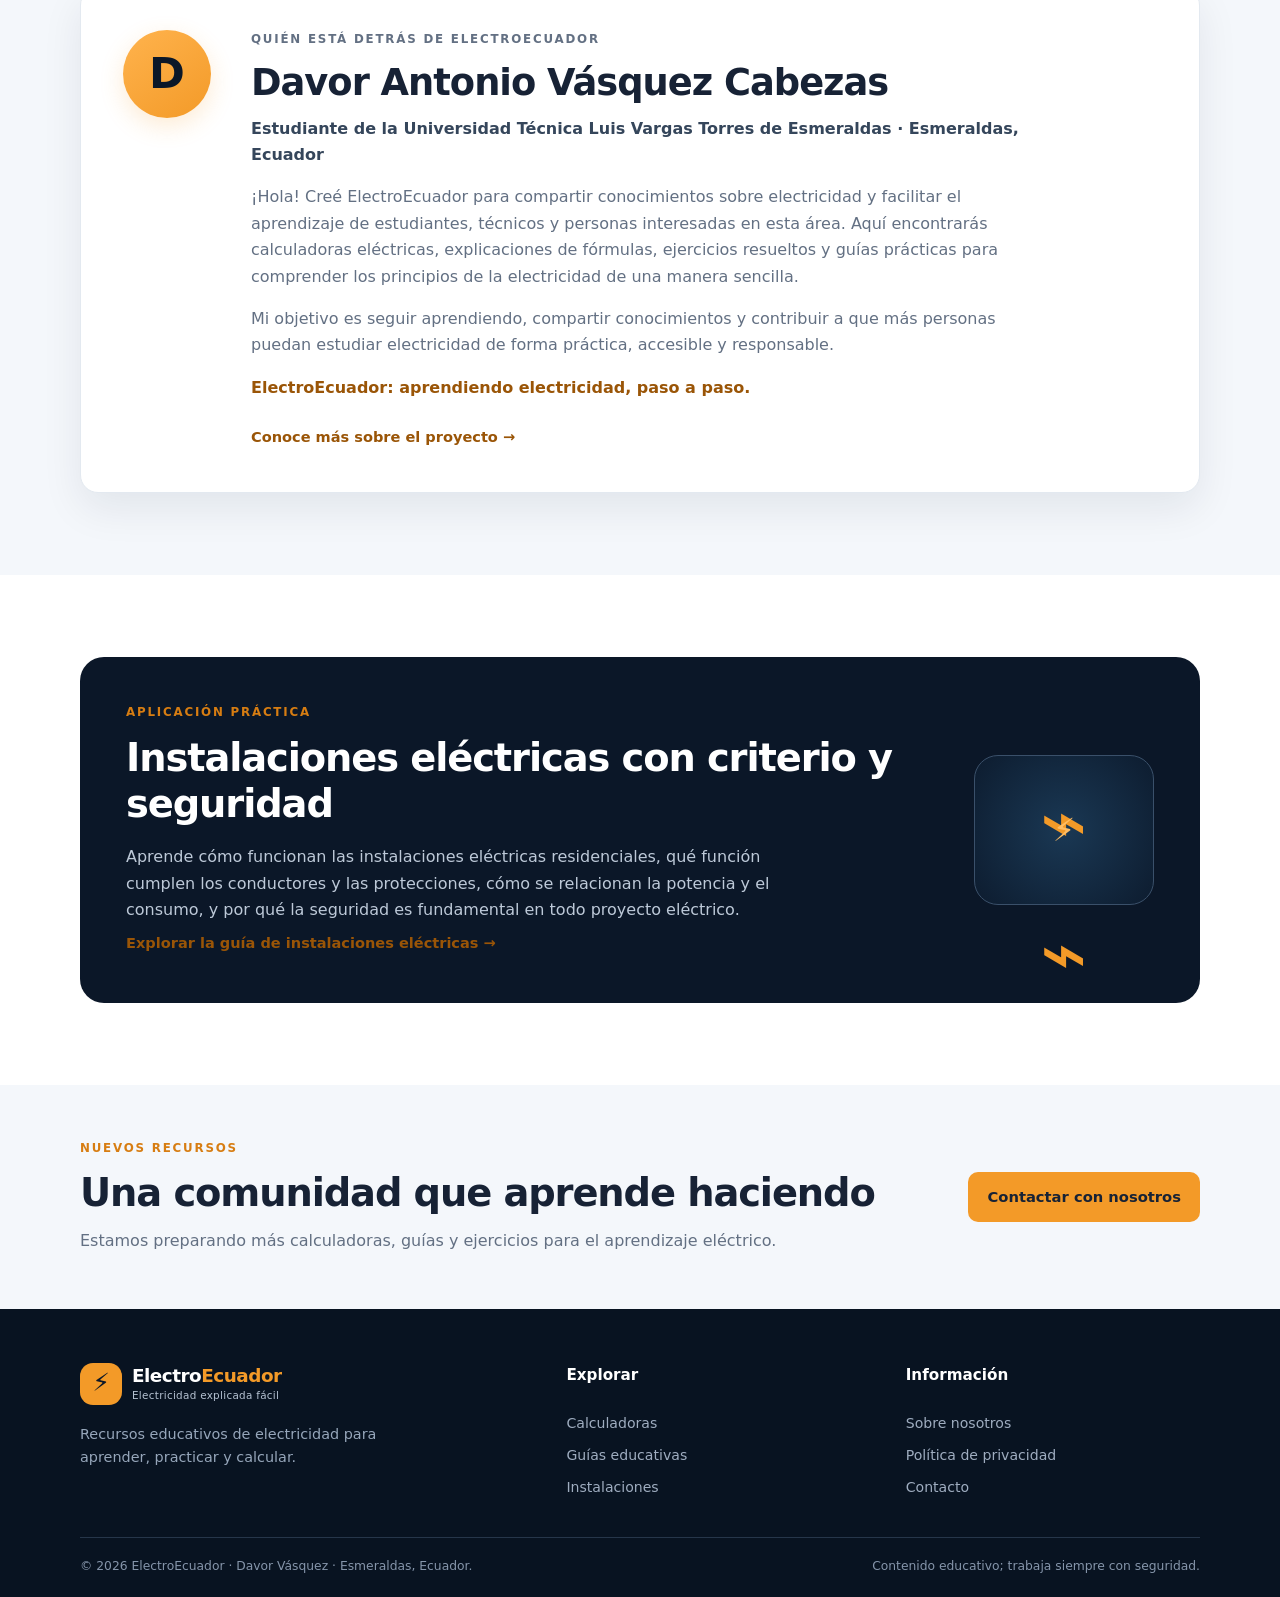
==== commit 0a4416e2: "Update index.html" ====
--- a/index.html
+++ b/index.html
@@ -89,7 +89,25 @@
       <div class="container">
         <div class="section-heading"><div><p class="eyebrow">BIBLIOTECA TÉCNICA</p><h2>Aprende electricidad paso a paso</h2></div><p>La base para comprender circuitos, magnitudes y cálculos eléctricos.</p></div>
         <div class="resource-grid">
-          <article class="resource-card"><div class="resource-emoji">📘</div><p class="tag">FUNDAMENTOS</p><h3>Magnitudes eléctricas básicas</h3><p>Comprende voltaje, corriente, resistencia y potencia, con sus unidades y ejemplos.</p><a href="magnitudes-electricas.html" class="text-link">Leer guía <span>→</span></a></article>
+          
+<style>
+  .resource-image {
+    width: 100%;
+    height: 170px;
+    object-fit: cover;
+    border-radius: 10px;
+    margin-bottom: 14px;
+    display: block;
+  }
+</style>
+
+          
+<article class="resource-card">
+  <img class="resource-image"
+       src="https://images.unsplash.com/photo-1581092160562-40aa08e78837?auto=format&fit=crop&w=800&q=80"
+       alt="Instrumentos y componentes para aprender electricidad">
+  <div class="resource-emoji">📘</div>
+<p class="tag">FUNDAMENTOS</p><h3>Magnitudes eléctricas básicas</h3><p>Comprende voltaje, corriente, resistencia y potencia, con sus unidades y ejemplos.</p><a href="magnitudes-electricas.html" class="text-link">Leer guía <span>→</span></a></article>
           <article class="resource-card"><div class="resource-emoji">🧮</div><p class="tag">EJERCICIOS</p><h3>Ley de Ohm con ejemplos</h3><p>Aprende a despejar la fórmula y resolver problemas paso a paso.</p><a href="ley-de-ohm.html" class="text-link">Leer guía <span>→</span></a></article>
 <article class="resource-card">
   <div class="resource-icon">🔌</div>
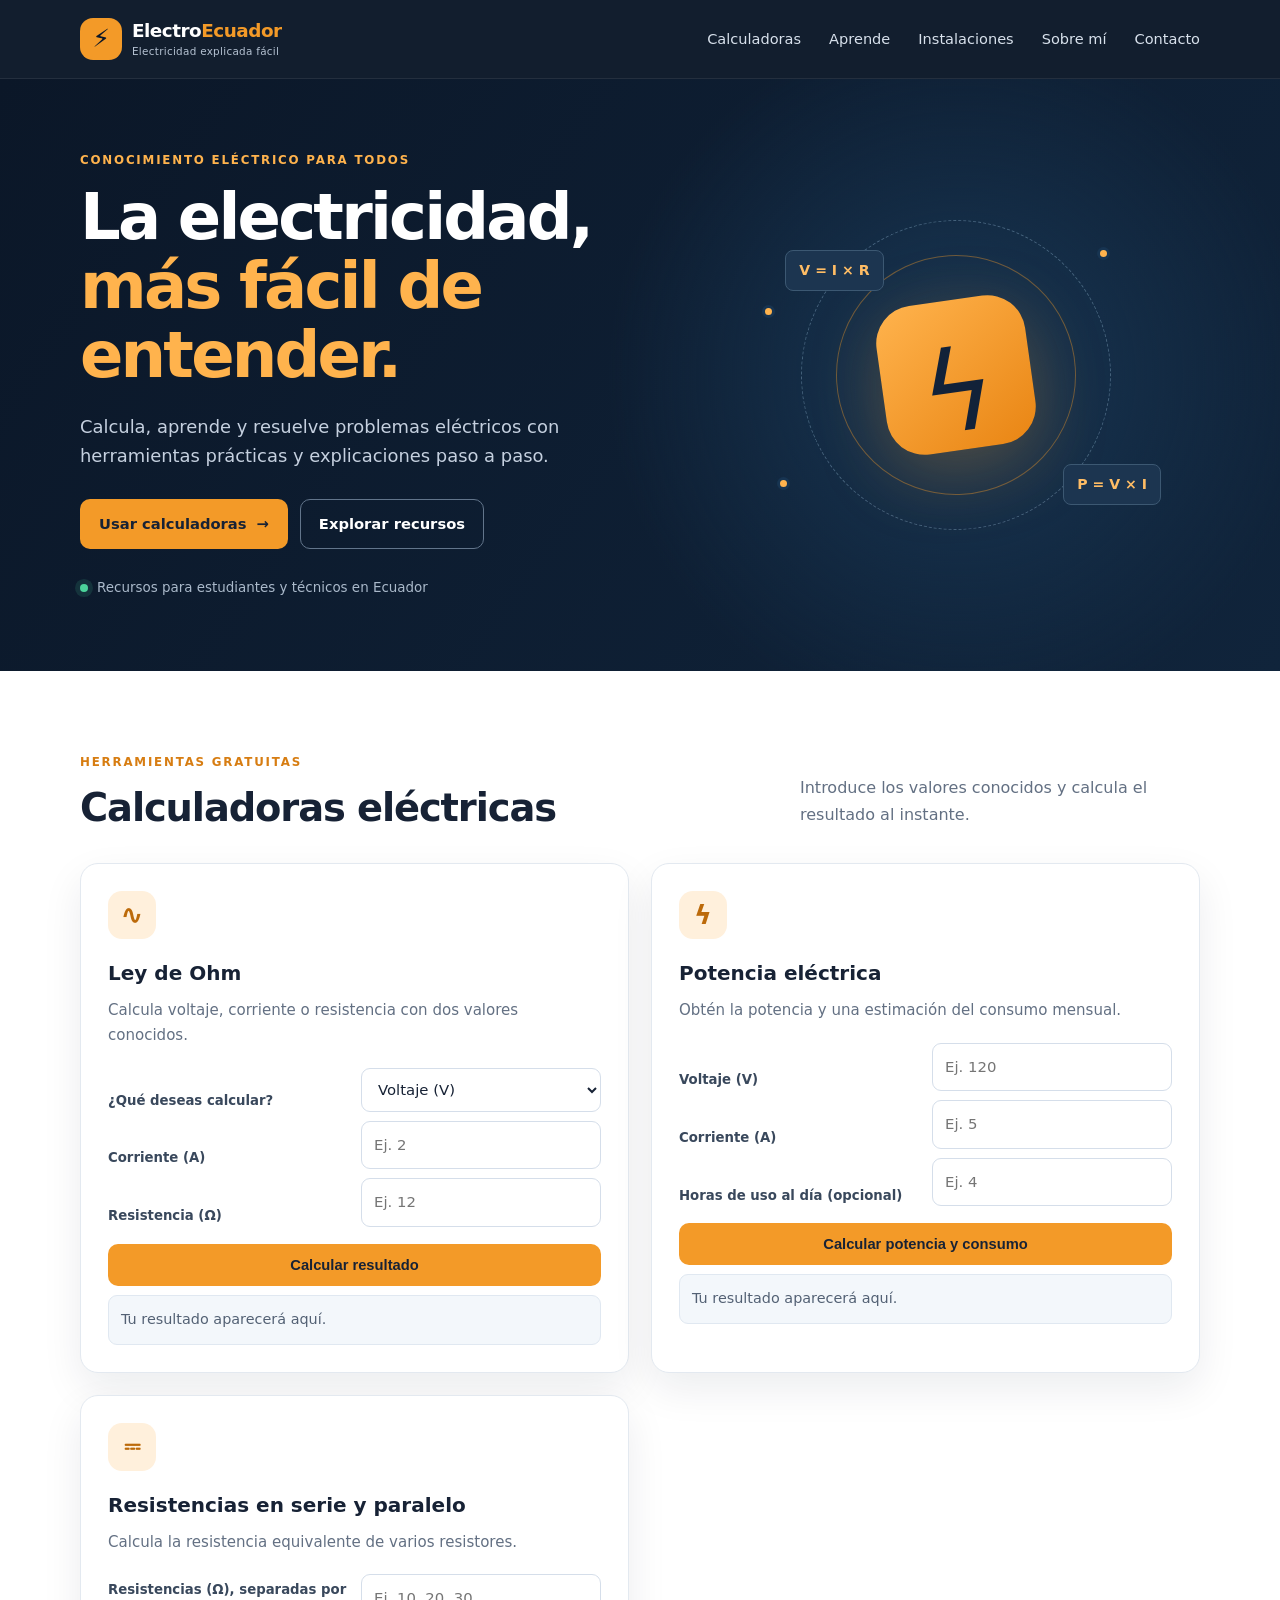
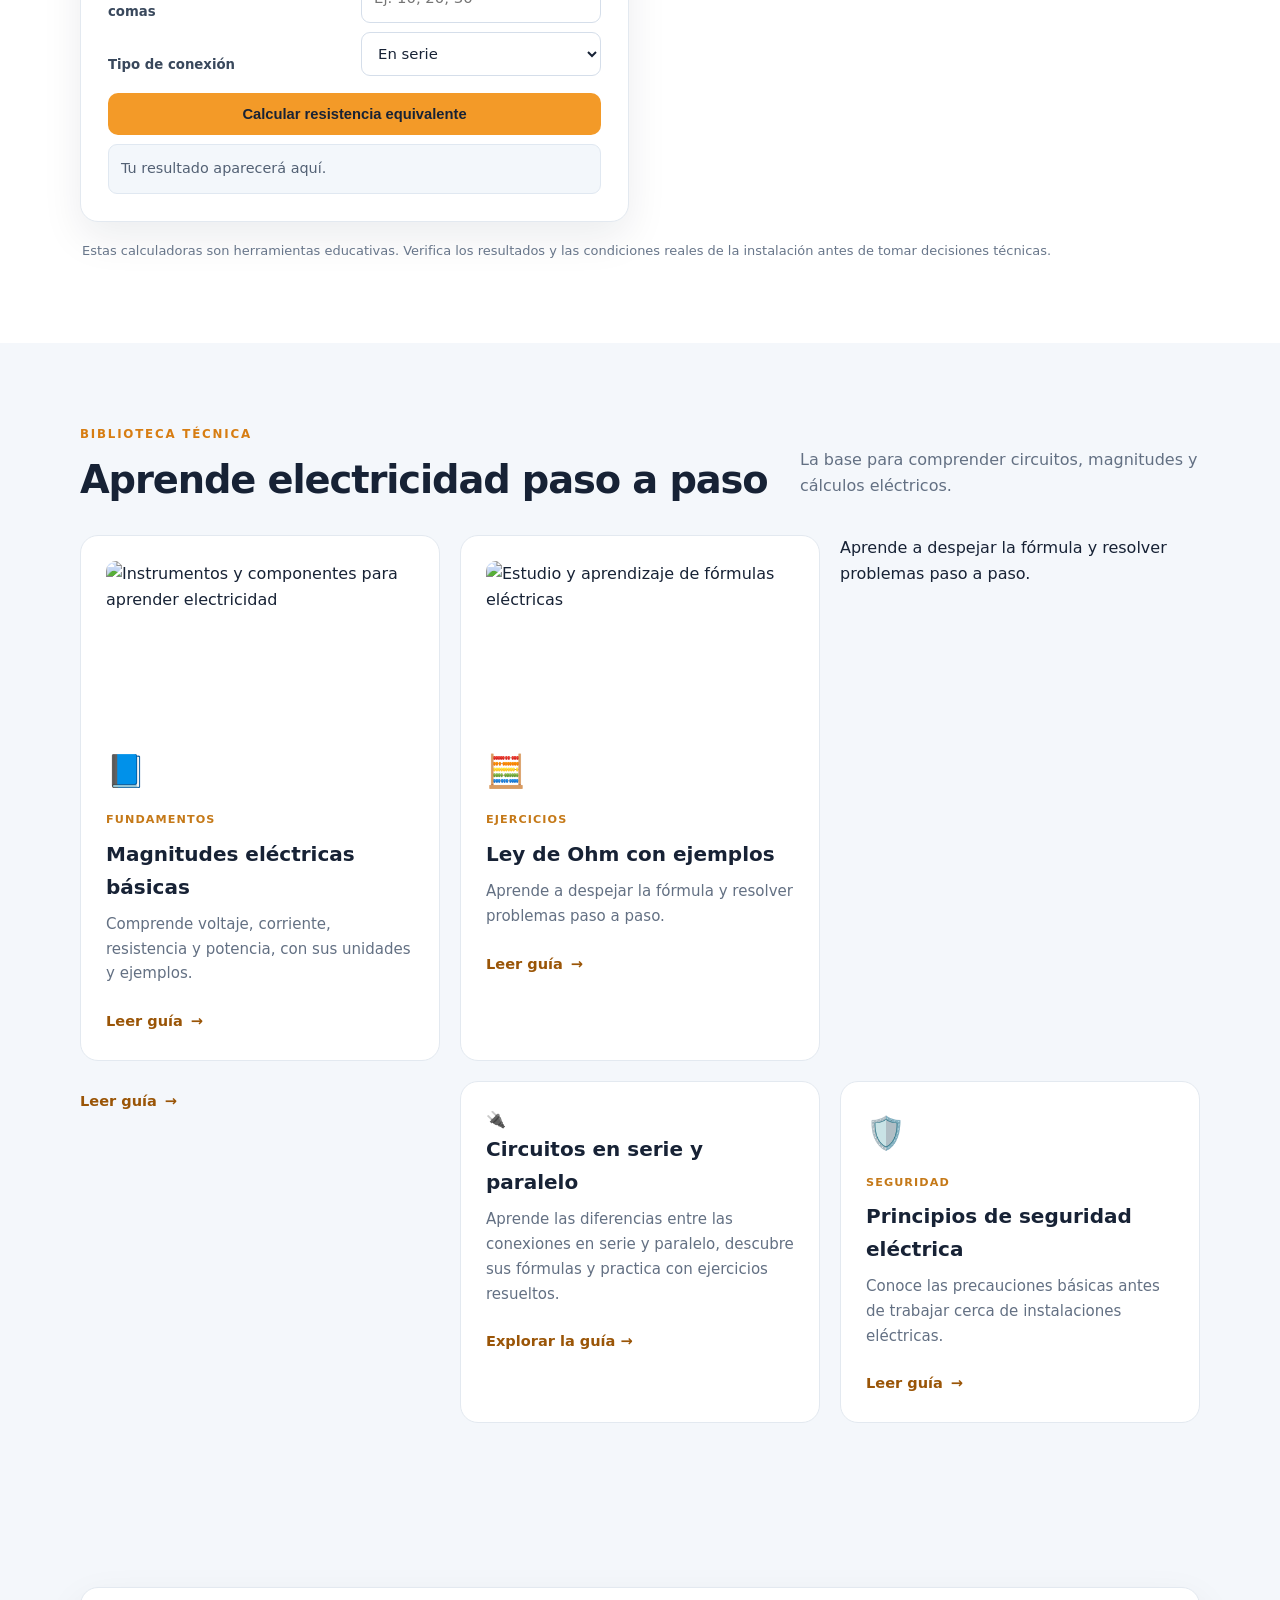
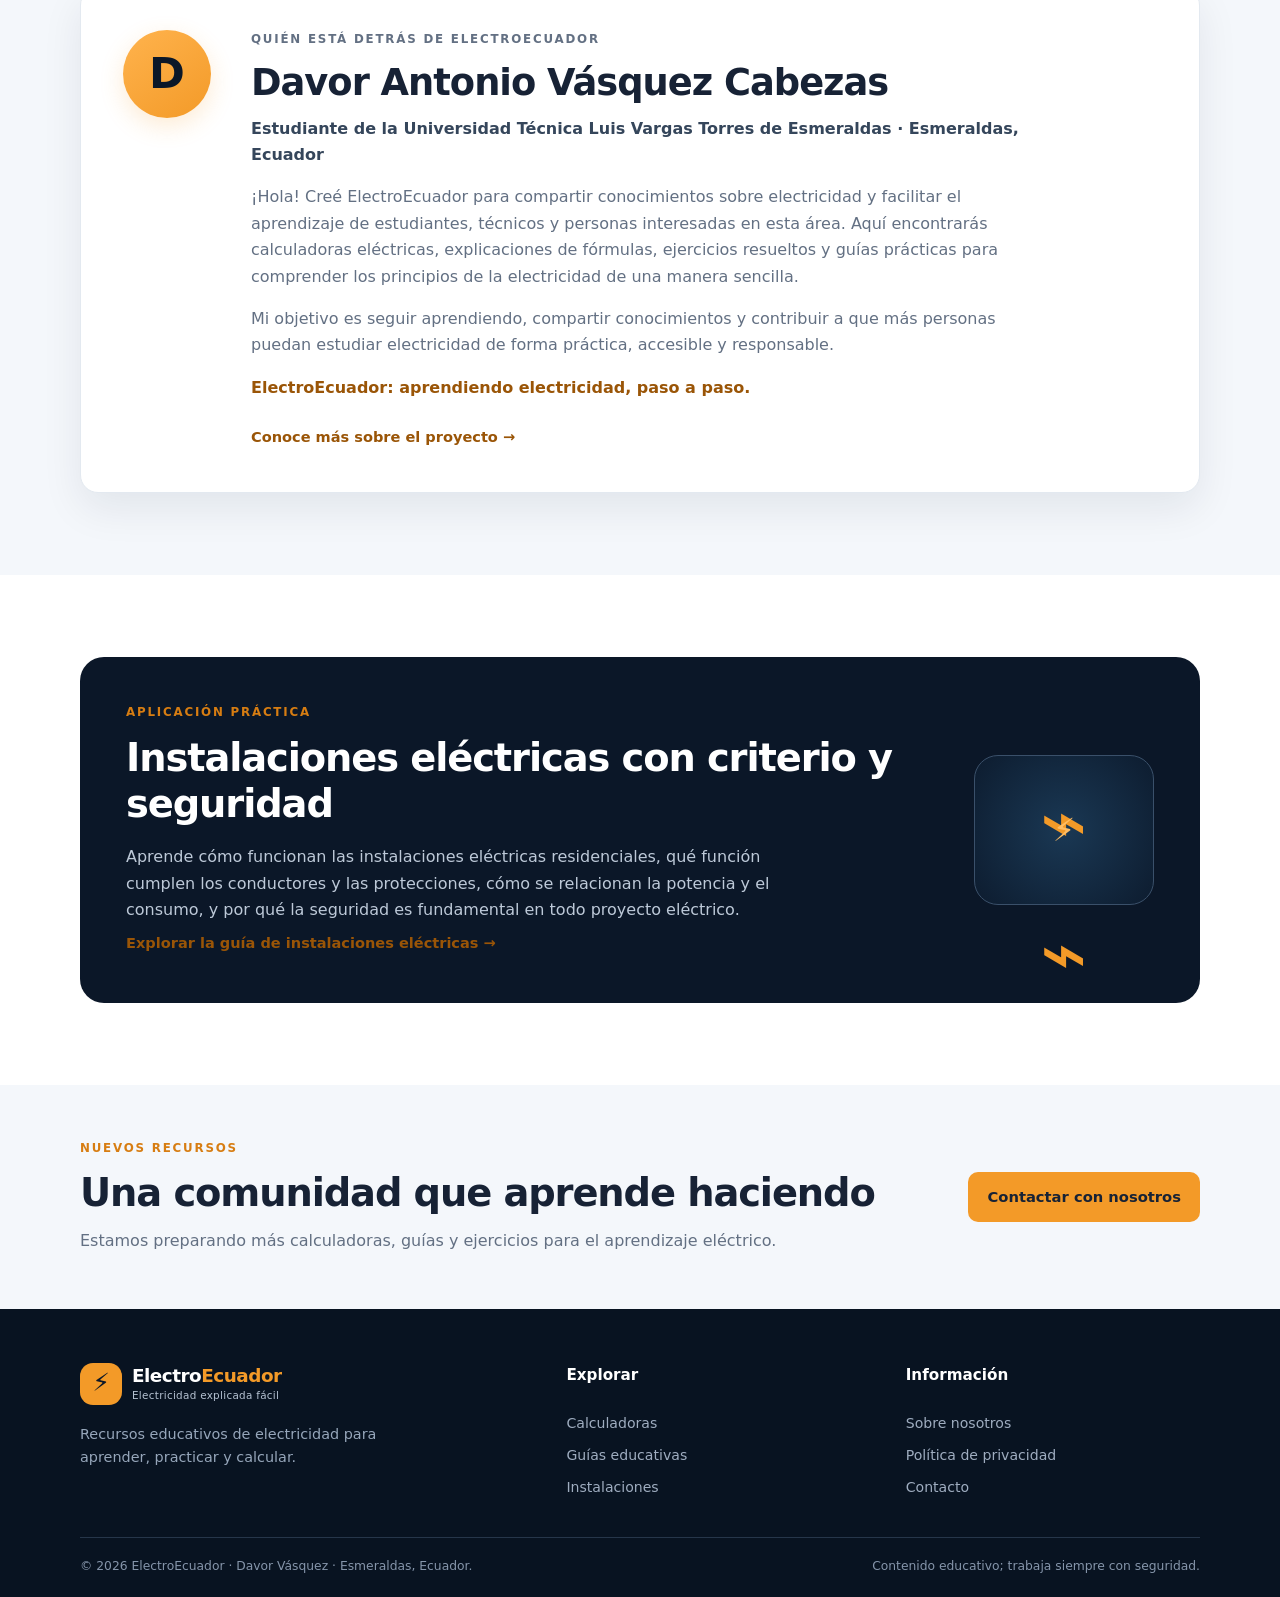
==== commit 23ce6708: "Update index.html" ====
--- a/index.html
+++ b/index.html
@@ -108,7 +108,18 @@
        alt="Instrumentos y componentes para aprender electricidad">
   <div class="resource-emoji">📘</div>
 <p class="tag">FUNDAMENTOS</p><h3>Magnitudes eléctricas básicas</h3><p>Comprende voltaje, corriente, resistencia y potencia, con sus unidades y ejemplos.</p><a href="magnitudes-electricas.html" class="text-link">Leer guía <span>→</span></a></article>
-          <article class="resource-card"><div class="resource-emoji">🧮</div><p class="tag">EJERCICIOS</p><h3>Ley de Ohm con ejemplos</h3><p>Aprende a despejar la fórmula y resolver problemas paso a paso.</p><a href="ley-de-ohm.html" class="text-link">Leer guía <span>→</span></a></article>
+          
+<article class="resource-card">
+  <img class="resource-image"
+       src="https://images.unsplash.com/photo-1516321318423-f06f85e504b3?auto=format&fit=crop&w=800&q=80"
+       alt="Estudio y aprendizaje de fórmulas eléctricas">
+  <div class="resource-emoji">🧮</div>
+  <p class="tag">EJERCICIOS</p>
+  <h3>Ley de Ohm con ejemplos</h3>
+  <p>Aprende a despejar la fórmula y resolver problemas paso a paso.</p>
+  <a href="ley-de-ohm.html" class="text-link">Leer guía <span>→</span></a>
+</article>
+<p>Aprende a despejar la fórmula y resolver problemas paso a paso.</p><a href="ley-de-ohm.html" class="text-link">Leer guía <span>→</span></a></article>
 <article class="resource-card">
   <div class="resource-icon">🔌</div>
   <h3>Circuitos en serie y paralelo</h3>
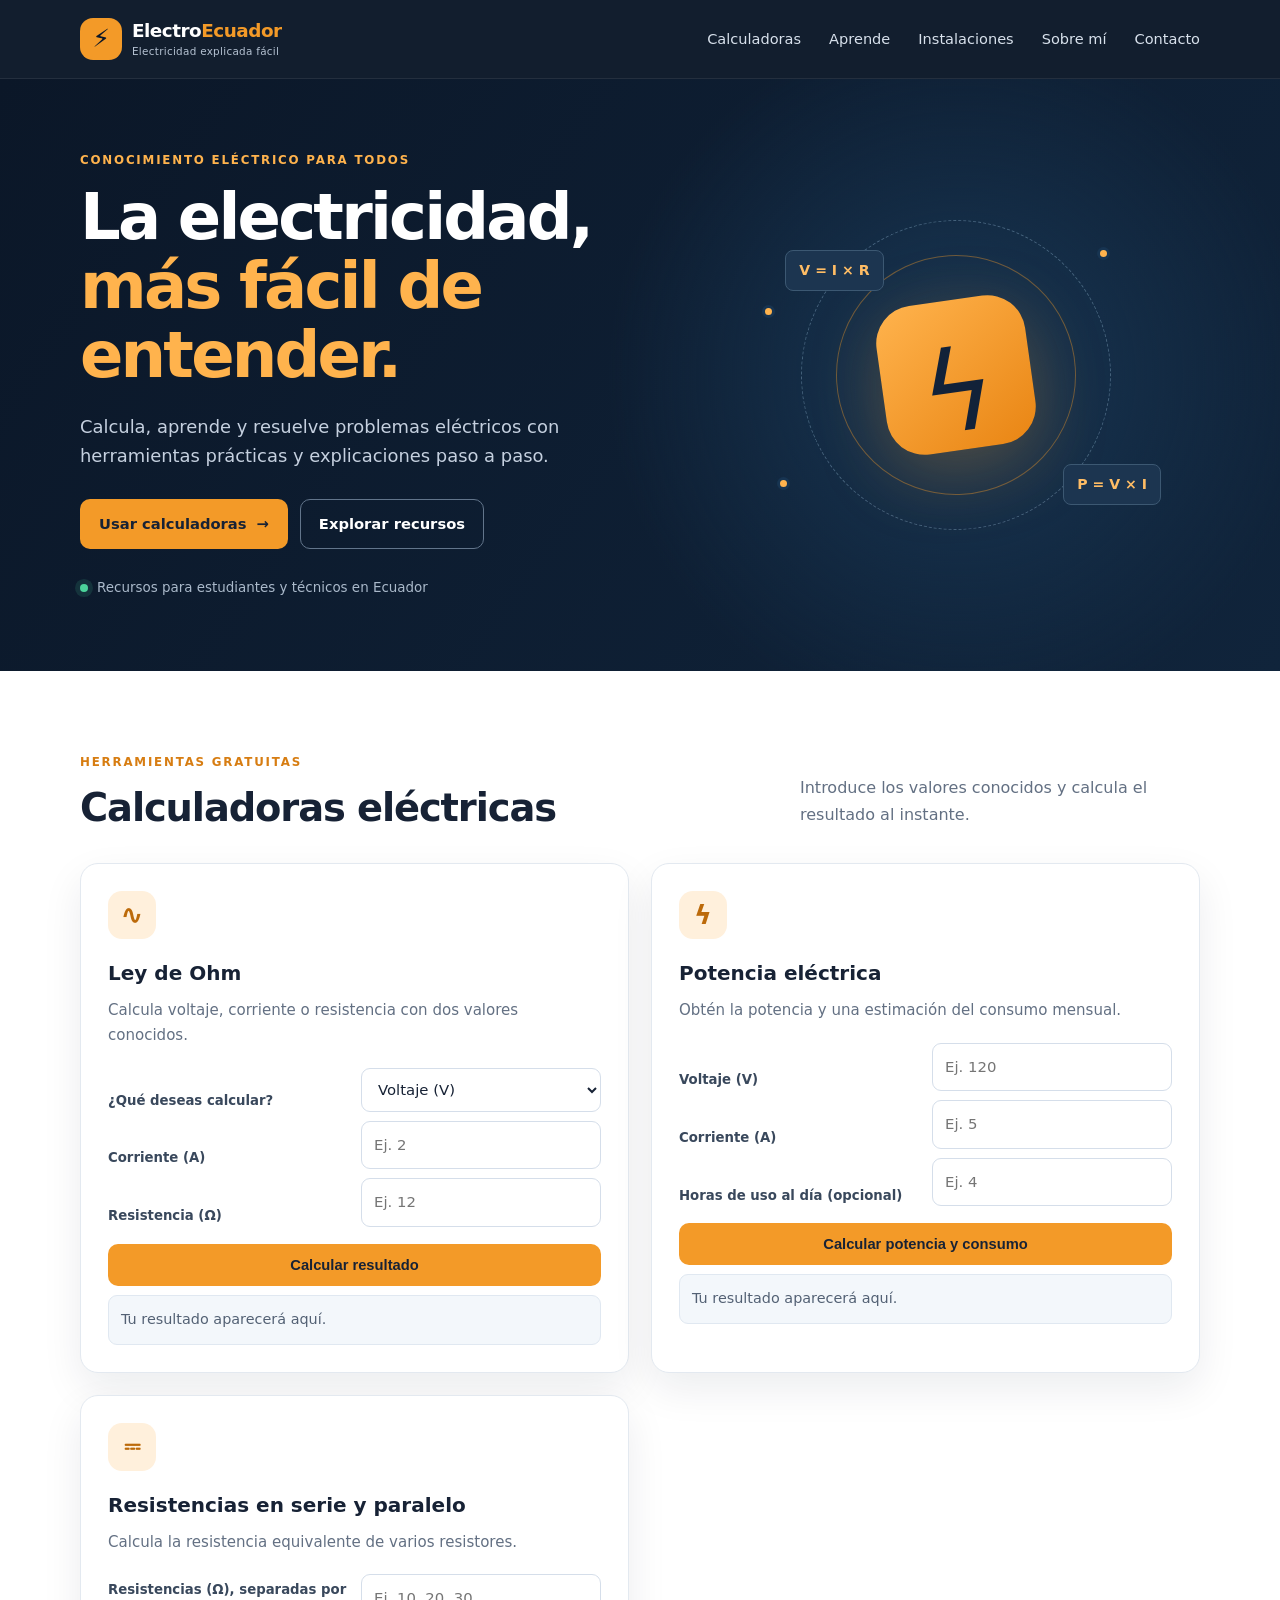
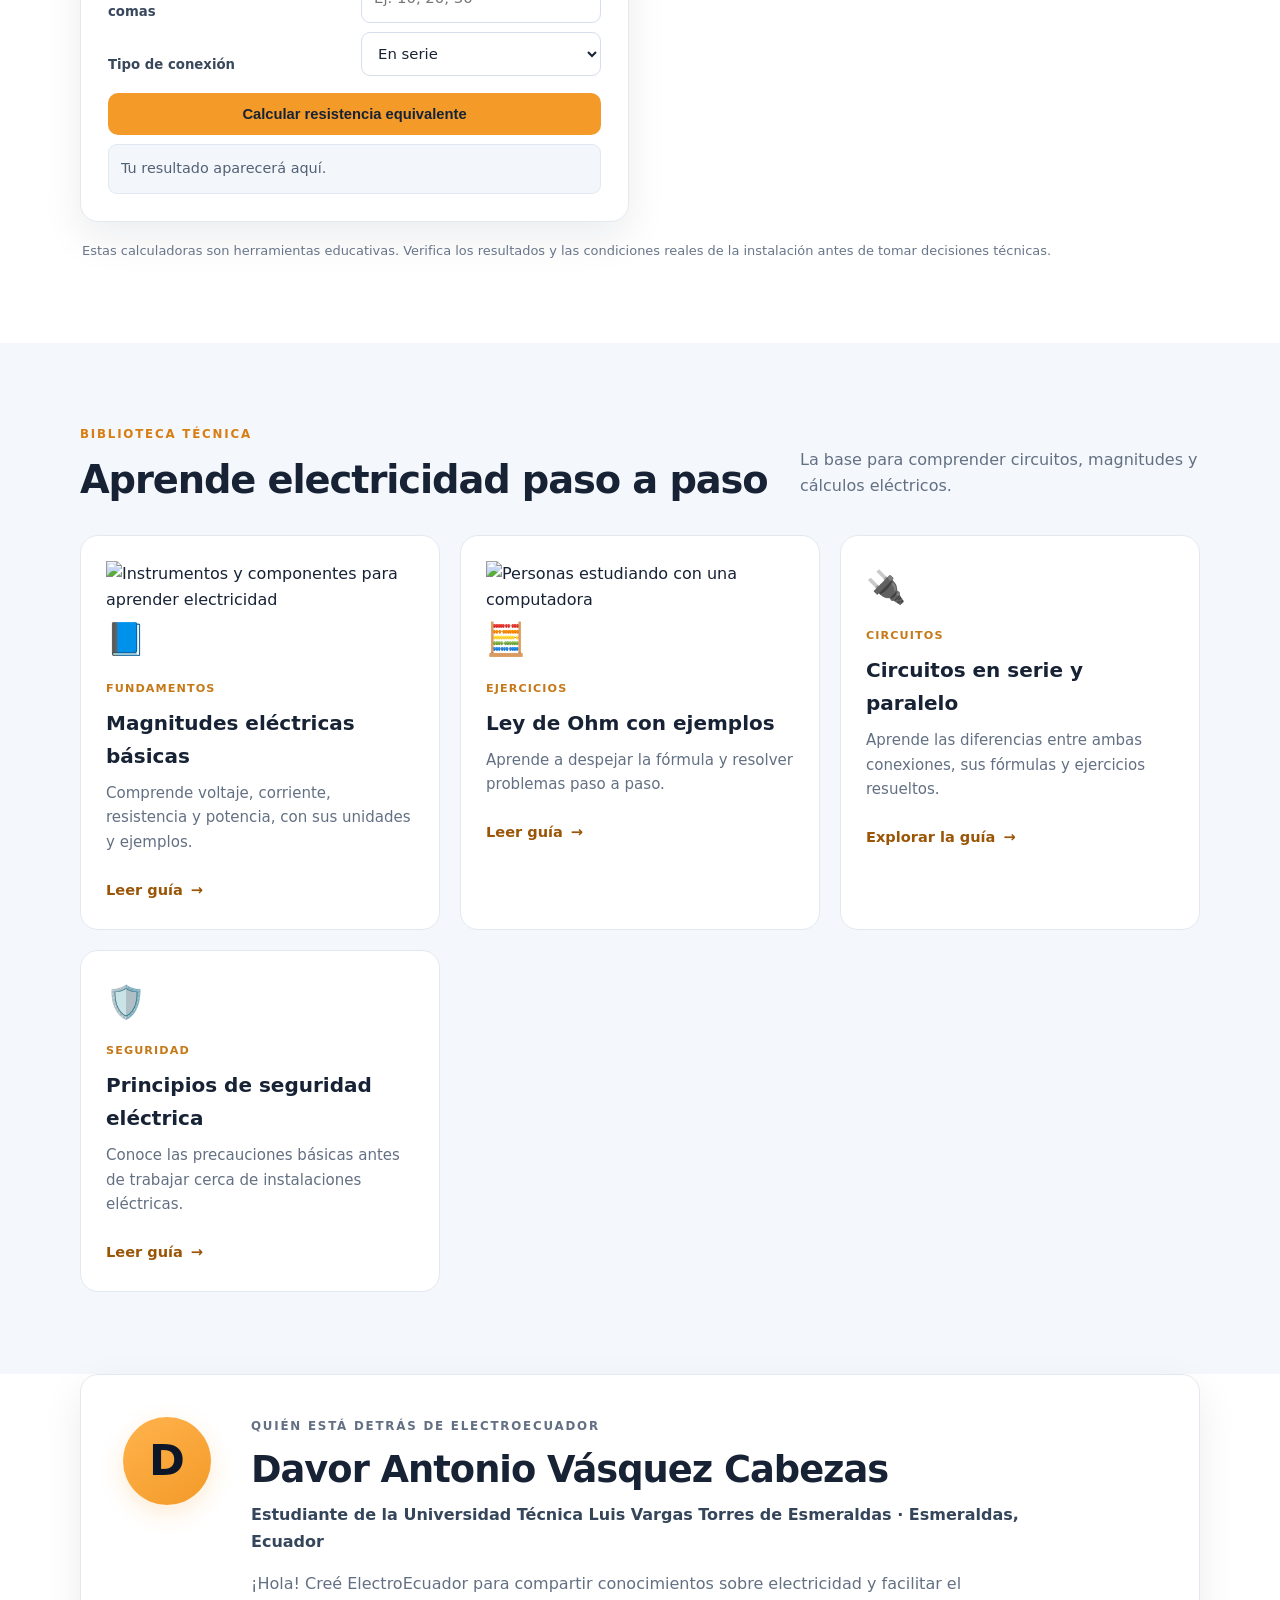
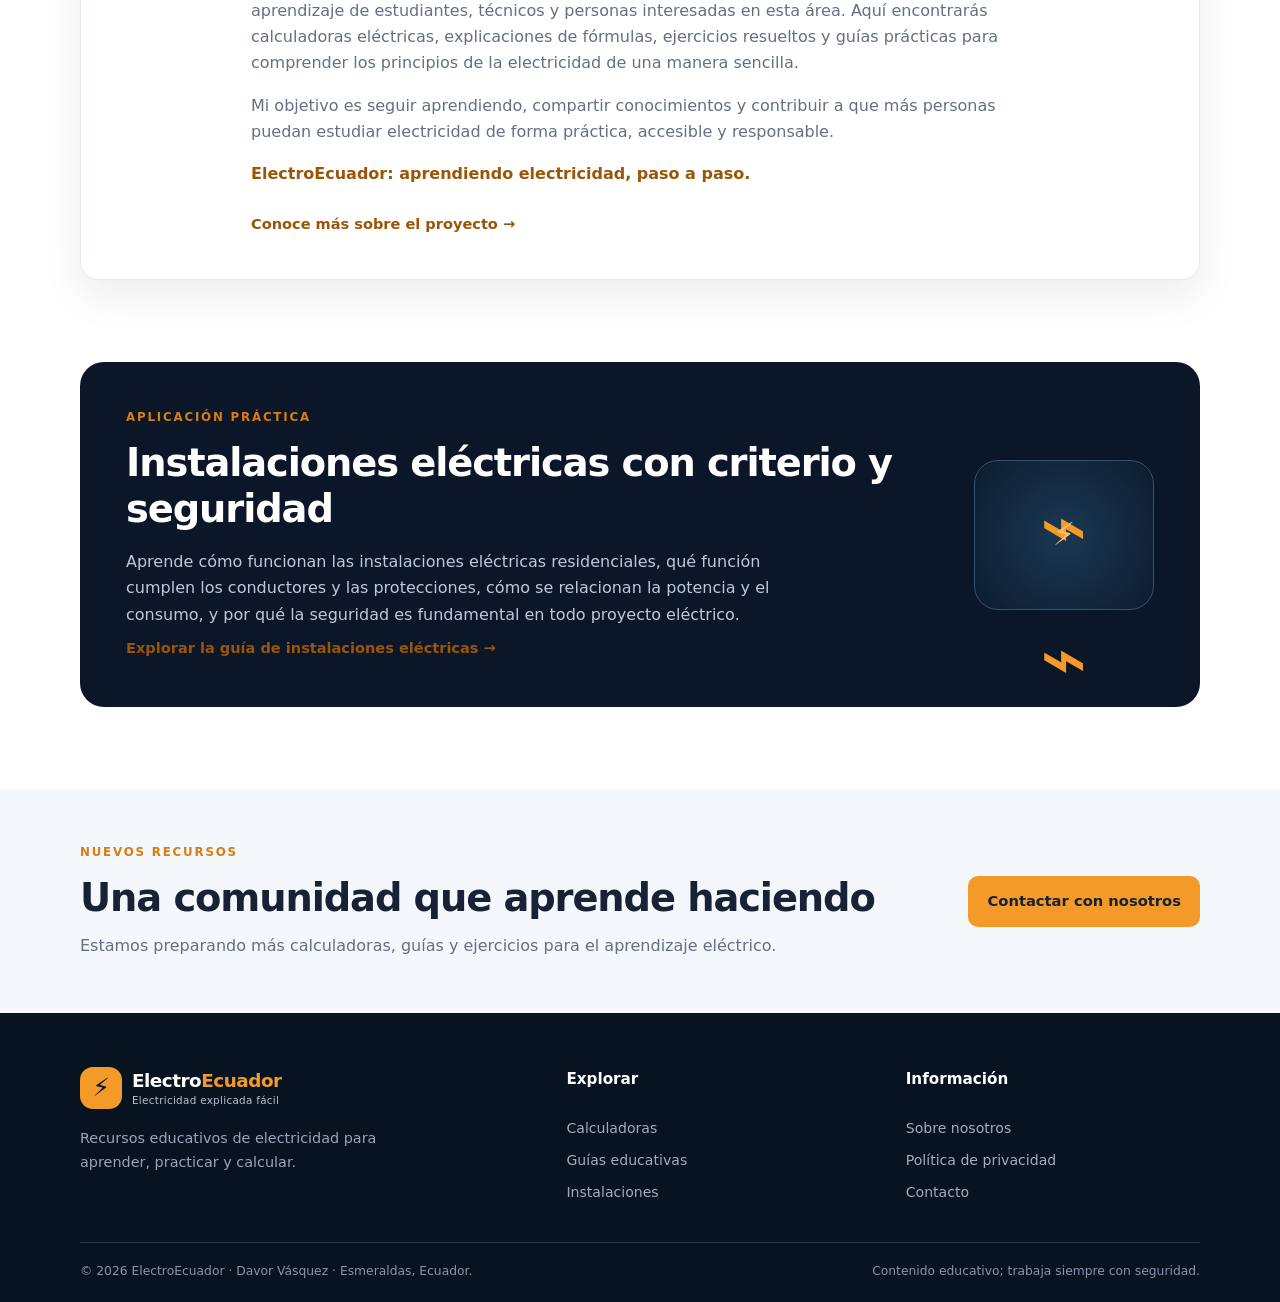
==== commit 8aa6fabb: "Update index.html" ====
--- a/index.html
+++ b/index.html
@@ -85,59 +85,61 @@
       </div>
     </section>
 
-    <section class="section section-muted" id="aprende">
-      <div class="container">
-        <div class="section-heading"><div><p class="eyebrow">BIBLIOTECA TÉCNICA</p><h2>Aprende electricidad paso a paso</h2></div><p>La base para comprender circuitos, magnitudes y cálculos eléctricos.</p></div>
-        <div class="resource-grid">
-          
-<style>
-  .resource-image {
-    width: 100%;
-    height: 170px;
-    object-fit: cover;
-    border-radius: 10px;
-    margin-bottom: 14px;
-    display: block;
-  }
-</style>
+    
+<section class="section section-muted" id="aprende">
+  <div class="container">
+    <div class="section-heading">
+      <div>
+        <p class="eyebrow">BIBLIOTECA TÉCNICA</p>
+        <h2>Aprende electricidad paso a paso</h2>
+      </div>
+      <p>La base para comprender circuitos, magnitudes y cálculos eléctricos.</p>
+    </div>
 
-          
-<article class="resource-card">
-  <img class="resource-image"
-       src="https://images.unsplash.com/photo-1581092160562-40aa08e78837?auto=format&fit=crop&w=800&q=80"
-       alt="Instrumentos y componentes para aprender electricidad">
-  <div class="resource-emoji">📘</div>
-<p class="tag">FUNDAMENTOS</p><h3>Magnitudes eléctricas básicas</h3><p>Comprende voltaje, corriente, resistencia y potencia, con sus unidades y ejemplos.</p><a href="magnitudes-electricas.html" class="text-link">Leer guía <span>→</span></a></article>
-          
-<article class="resource-card">
-  <img class="resource-image"
-       src="https://images.unsplash.com/photo-1516321318423-f06f85e504b3?auto=format&fit=crop&w=800&q=80"
-       alt="Estudio y aprendizaje de fórmulas eléctricas">
-  <div class="resource-emoji">🧮</div>
-  <p class="tag">EJERCICIOS</p>
-  <h3>Ley de Ohm con ejemplos</h3>
-  <p>Aprende a despejar la fórmula y resolver problemas paso a paso.</p>
-  <a href="ley-de-ohm.html" class="text-link">Leer guía <span>→</span></a>
-</article>
-<p>Aprende a despejar la fórmula y resolver problemas paso a paso.</p><a href="ley-de-ohm.html" class="text-link">Leer guía <span>→</span></a></article>
-<article class="resource-card">
-  <div class="resource-icon">🔌</div>
-  <h3>Circuitos en serie y paralelo</h3>
-  <p>
-    Aprende las diferencias entre las conexiones en serie y paralelo,
-    descubre sus fórmulas y practica con ejercicios resueltos.
-  </p>
-  <a href="circuitos-serie-paralelo.html" class="text-link">
-    Explorar la guía →
-  </a>
-</article>
+    <div class="resource-grid">
 
-          <article class="resource-card"><div class="resource-emoji">🛡️</div><p class="tag">SEGURIDAD</p><h3>Principios de seguridad eléctrica</h3><p>Conoce las precauciones básicas antes de trabajar cerca de instalaciones eléctricas.</p><a href="seguridad-electrica.html" class="text-link">Leer guía <span>→</span></a></article>
-        </div>
-      </div>
-    </section>
+      <article class="resource-card">
+        <img class="resource-image"
+             src="https://images.unsplash.com/photo-1581092160562-40aa08e78837?auto=format&fit=crop&w=800&q=80"
+             alt="Instrumentos y componentes para aprender electricidad">
+        <div class="resource-emoji">📘</div>
+        <p class="tag">FUNDAMENTOS</p>
+        <h3>Magnitudes eléctricas básicas</h3>
+        <p>Comprende voltaje, corriente, resistencia y potencia, con sus unidades y ejemplos.</p>
+        <a href="magnitudes-electricas.html" class="text-link">Leer guía <span>→</span></a>
+      </article>
 
-    <section class="section section-muted" id="sobre-mi">
+      <article class="resource-card">
+        <img class="resource-image"
+             src="https://images.unsplash.com/photo-1516321318423-f06f85e504b3?auto=format&fit=crop&w=800&q=80"
+             alt="Personas estudiando con una computadora">
+        <div class="resource-emoji">🧮</div>
+        <p class="tag">EJERCICIOS</p>
+        <h3>Ley de Ohm con ejemplos</h3>
+        <p>Aprende a despejar la fórmula y resolver problemas paso a paso.</p>
+        <a href="ley-de-ohm.html" class="text-link">Leer guía <span>→</span></a>
+      </article>
+
+      <article class="resource-card">
+        <div class="resource-emoji">🔌</div>
+        <p class="tag">CIRCUITOS</p>
+        <h3>Circuitos en serie y paralelo</h3>
+        <p>Aprende las diferencias entre ambas conexiones, sus fórmulas y ejercicios resueltos.</p>
+        <a href="circuitos-serie-paralelo.html" class="text-link">Explorar la guía <span>→</span></a>
+      </article>
+
+      <article class="resource-card">
+        <div class="resource-emoji">🛡️</div>
+        <p class="tag">SEGURIDAD</p>
+        <h3>Principios de seguridad eléctrica</h3>
+        <p>Conoce las precauciones básicas antes de trabajar cerca de instalaciones eléctricas.</p>
+        <a href="seguridad-electrica.html" class="text-link">Leer guía <span>→</span></a>
+      </article>
+
+    </div>
+  </div>
+</section>
+
       <div class="container about-card">
         <div class="about-avatar" aria-hidden="true">D</div>
         <div class="about-copy">
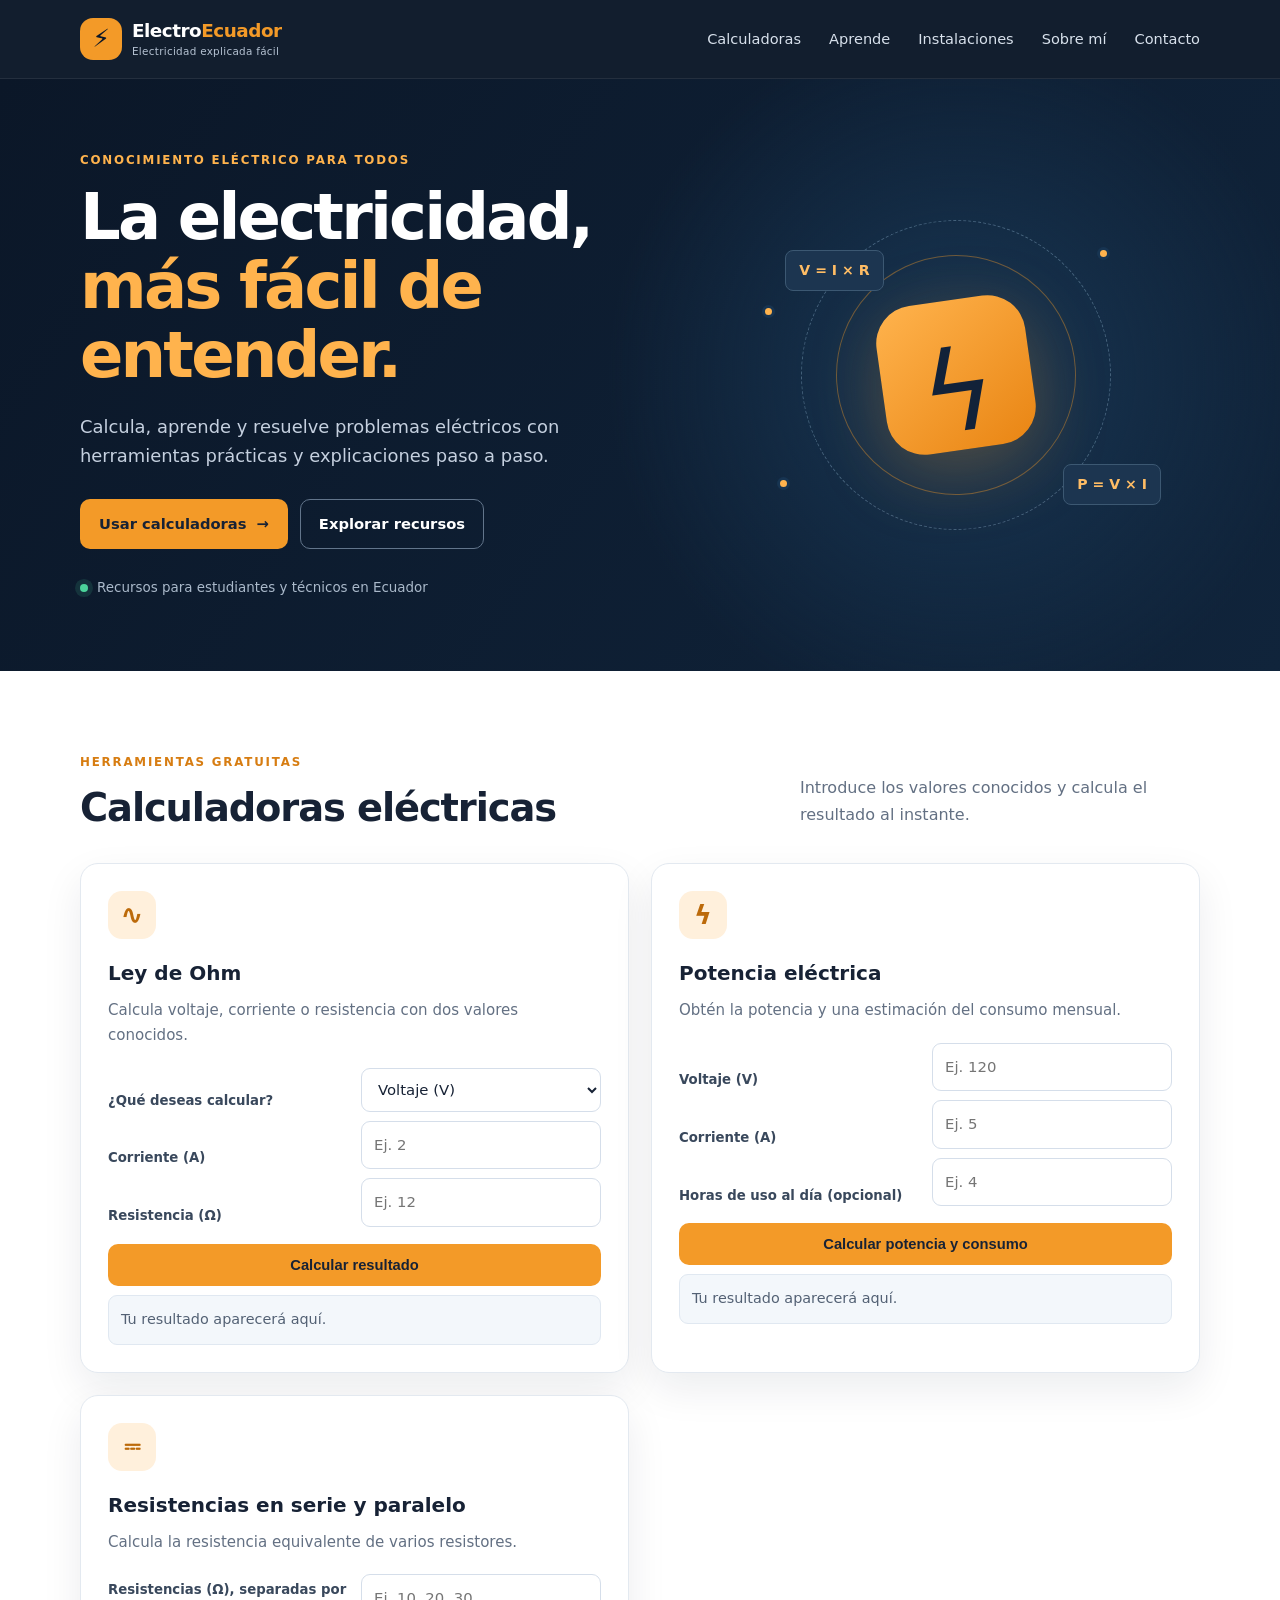
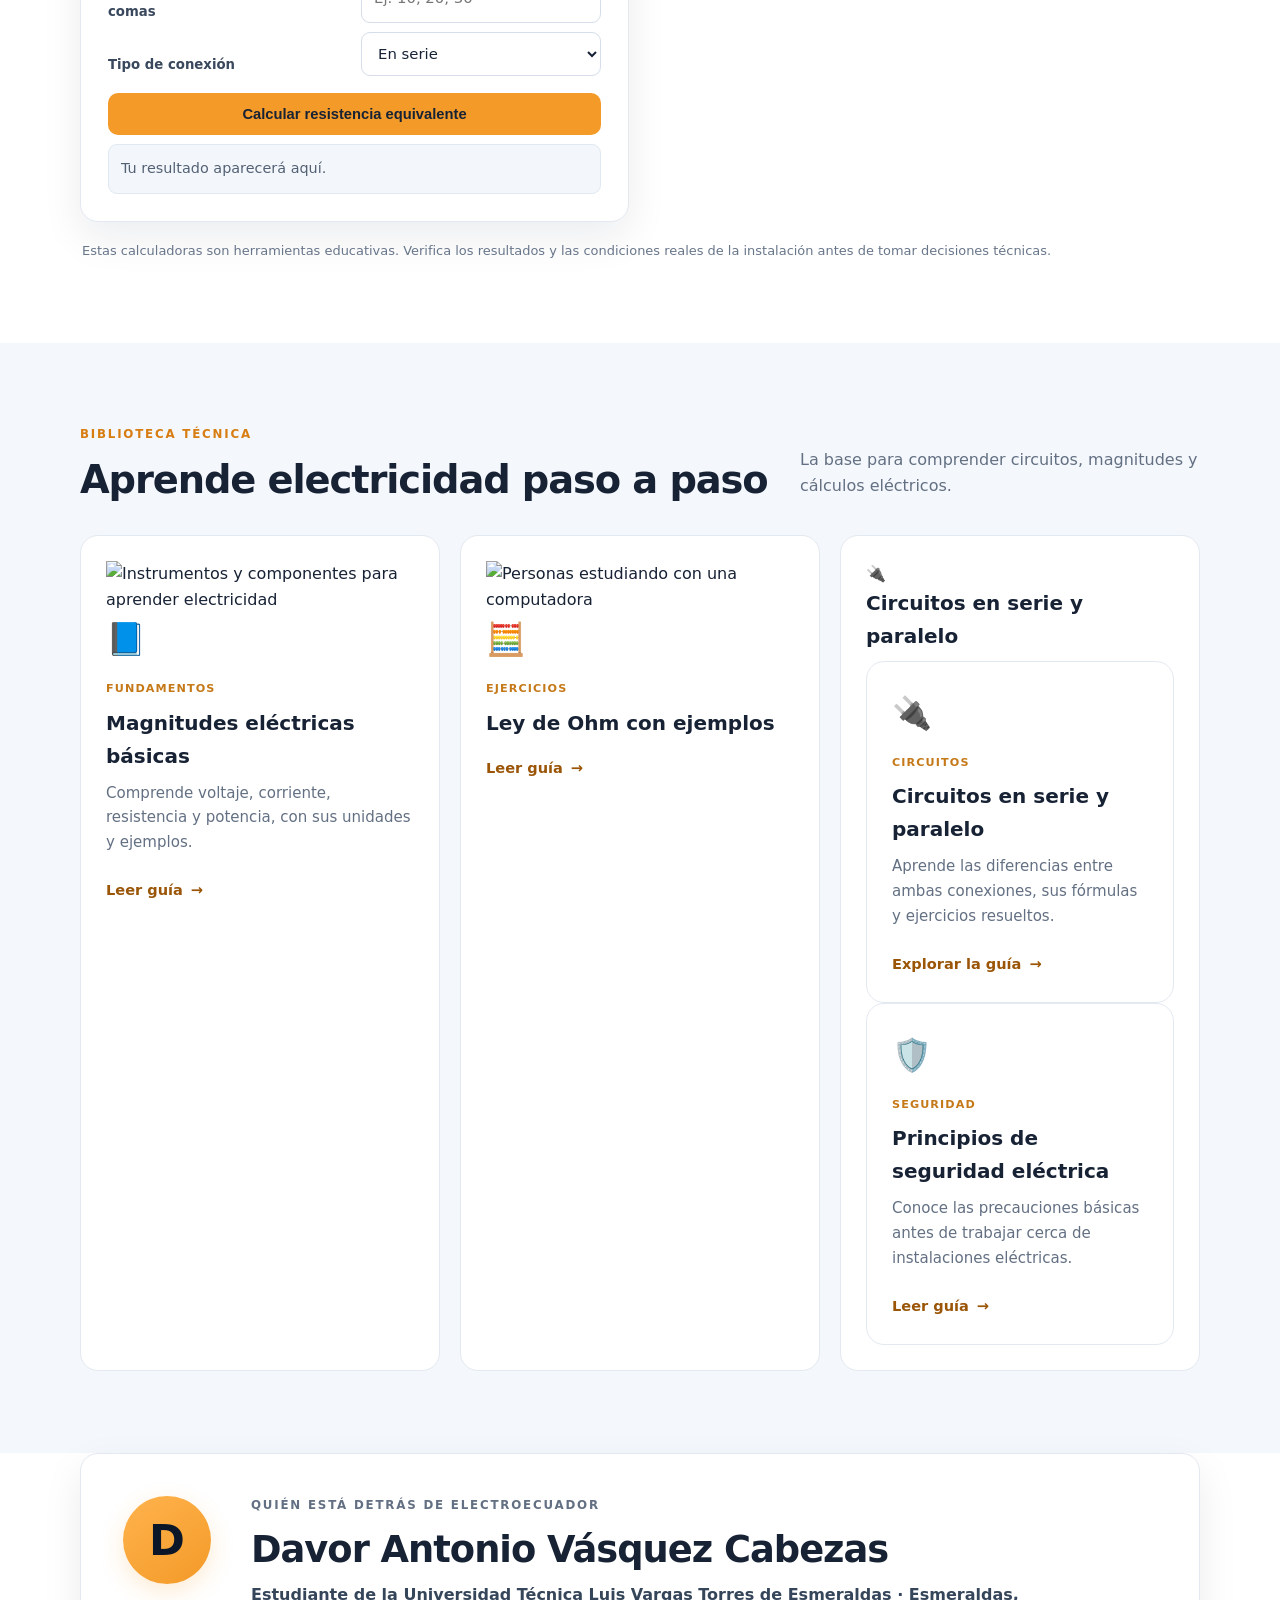
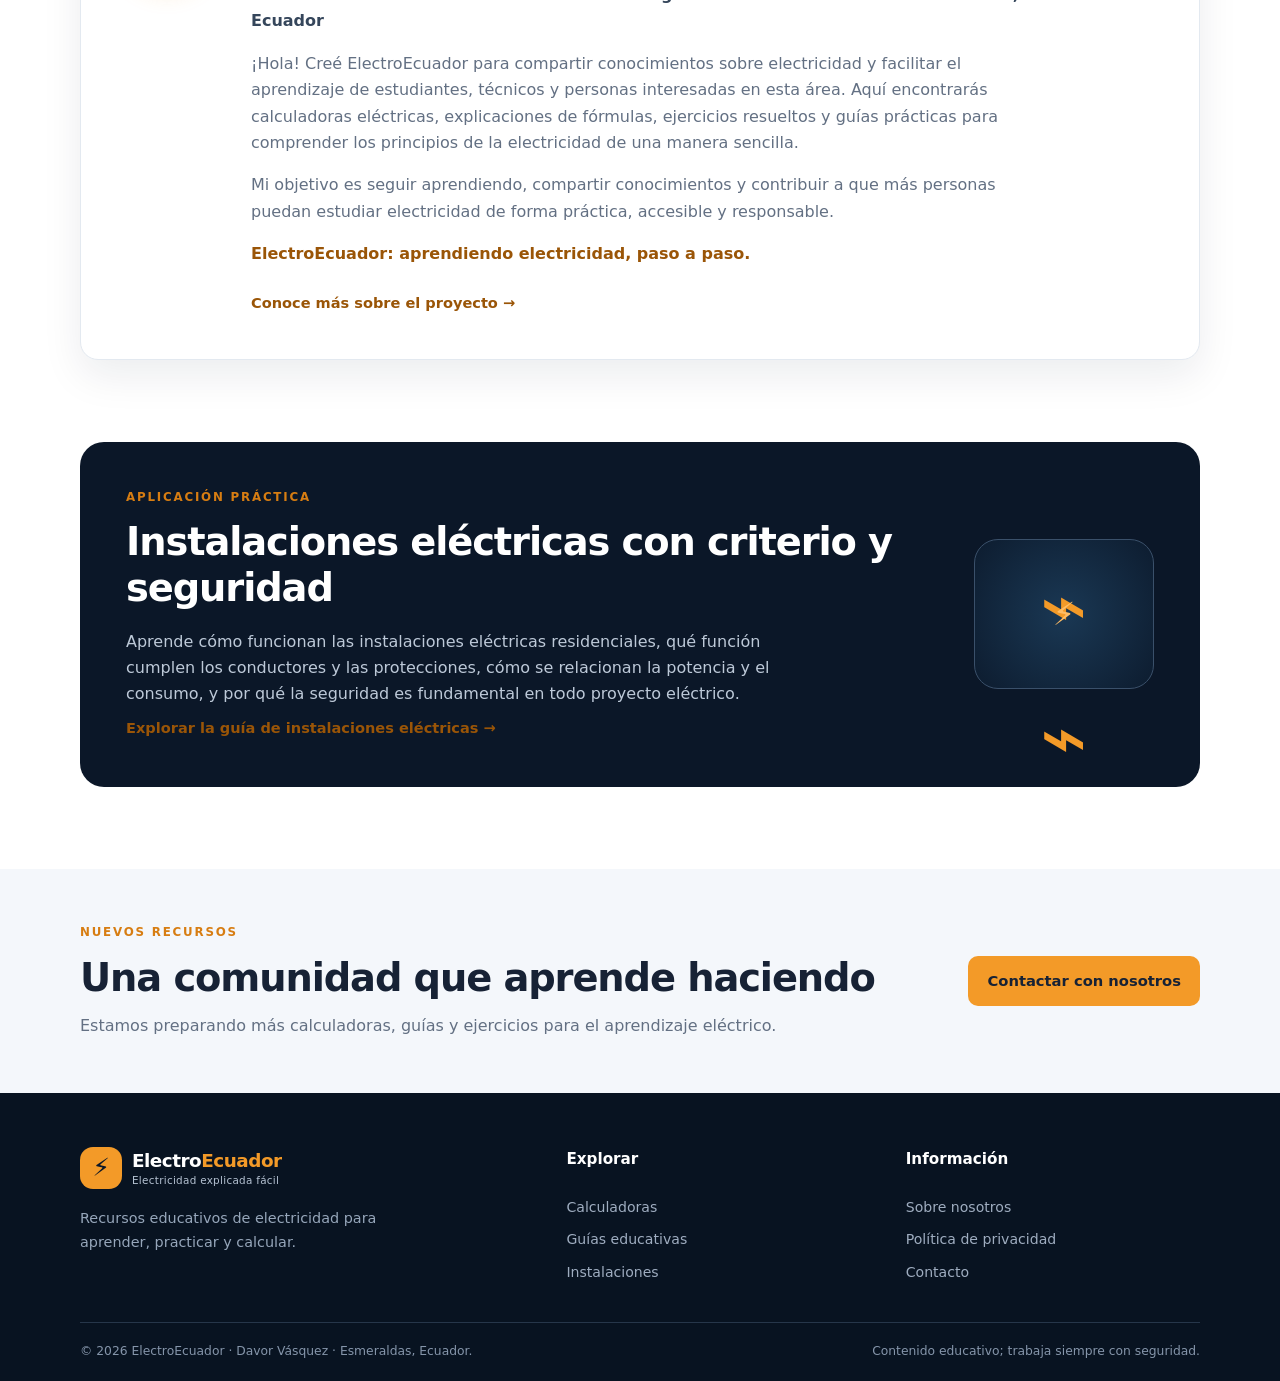
==== commit cf52b3f0: "Update index.html" ====
--- a/index.html
+++ b/index.html
@@ -116,9 +116,12 @@
         <div class="resource-emoji">🧮</div>
         <p class="tag">EJERCICIOS</p>
         <h3>Ley de Ohm con ejemplos</h3>
-        <p>Aprende a despejar la fórmula y resolver problemas paso a paso.</p>
-        <a href="ley-de-ohm.html" class="text-link">Leer guía <span>→</span></a>
-      </article>
+         <a href="ley-de-ohm.html" class="text-link">Leer guía <span>→</span></a>
+</article>
+
+<article class="resource-card">
+  <div class="resource-icon">🔌</div>
+  <h3>Circuitos en serie y paralelo</h3>
 
       <article class="resource-card">
         <div class="resource-emoji">🔌</div>
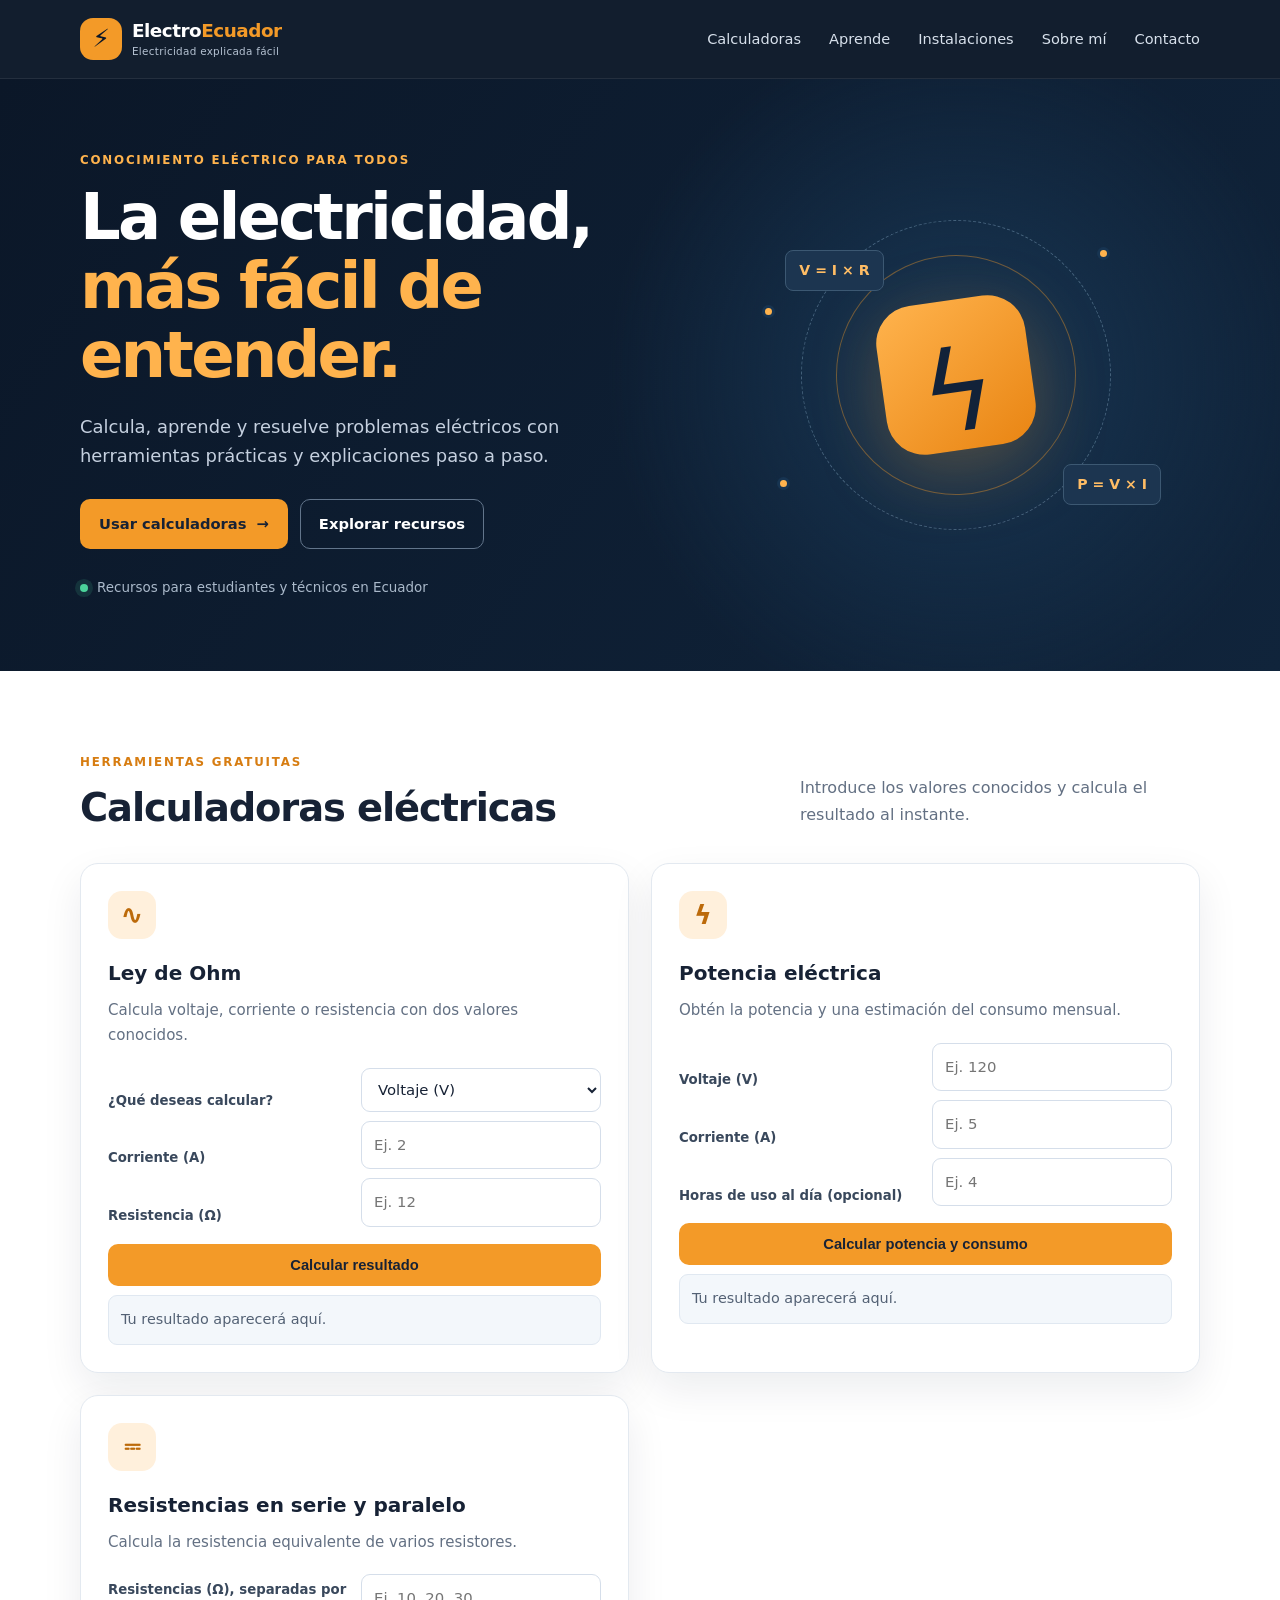
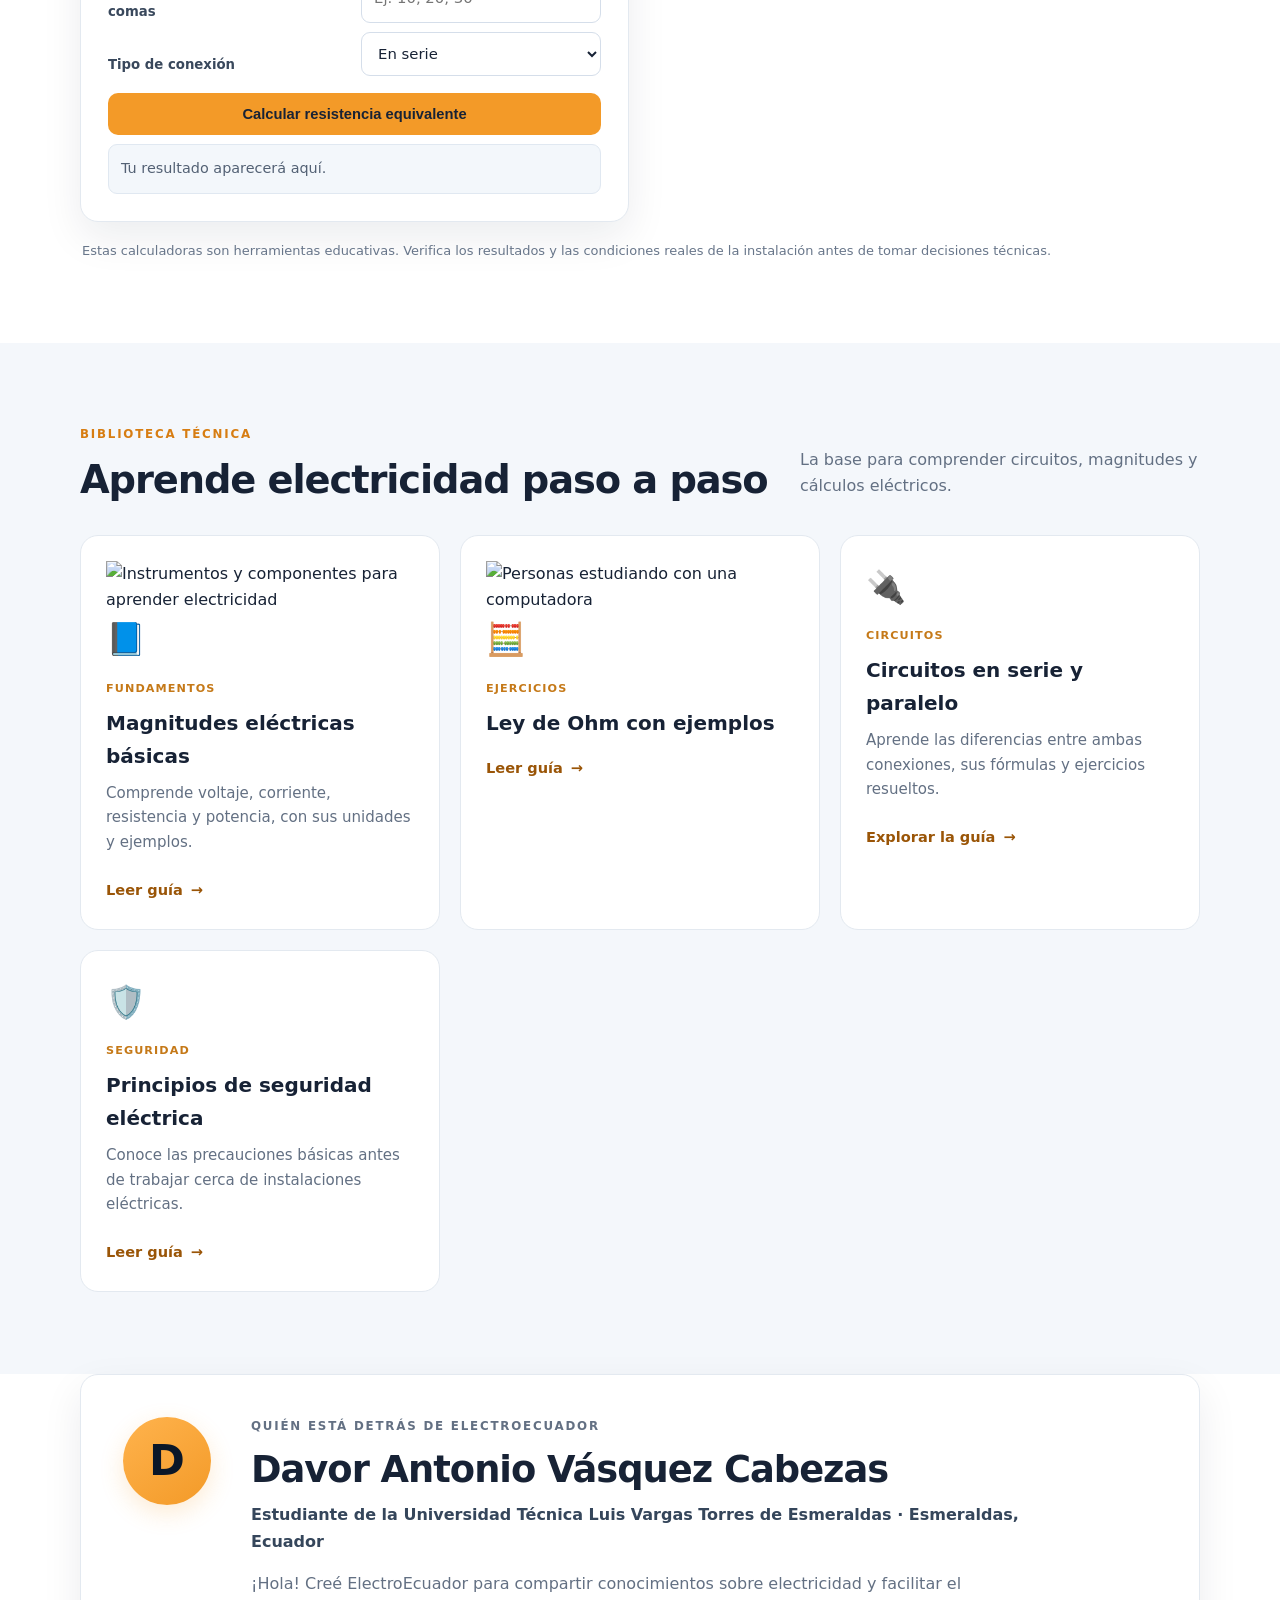
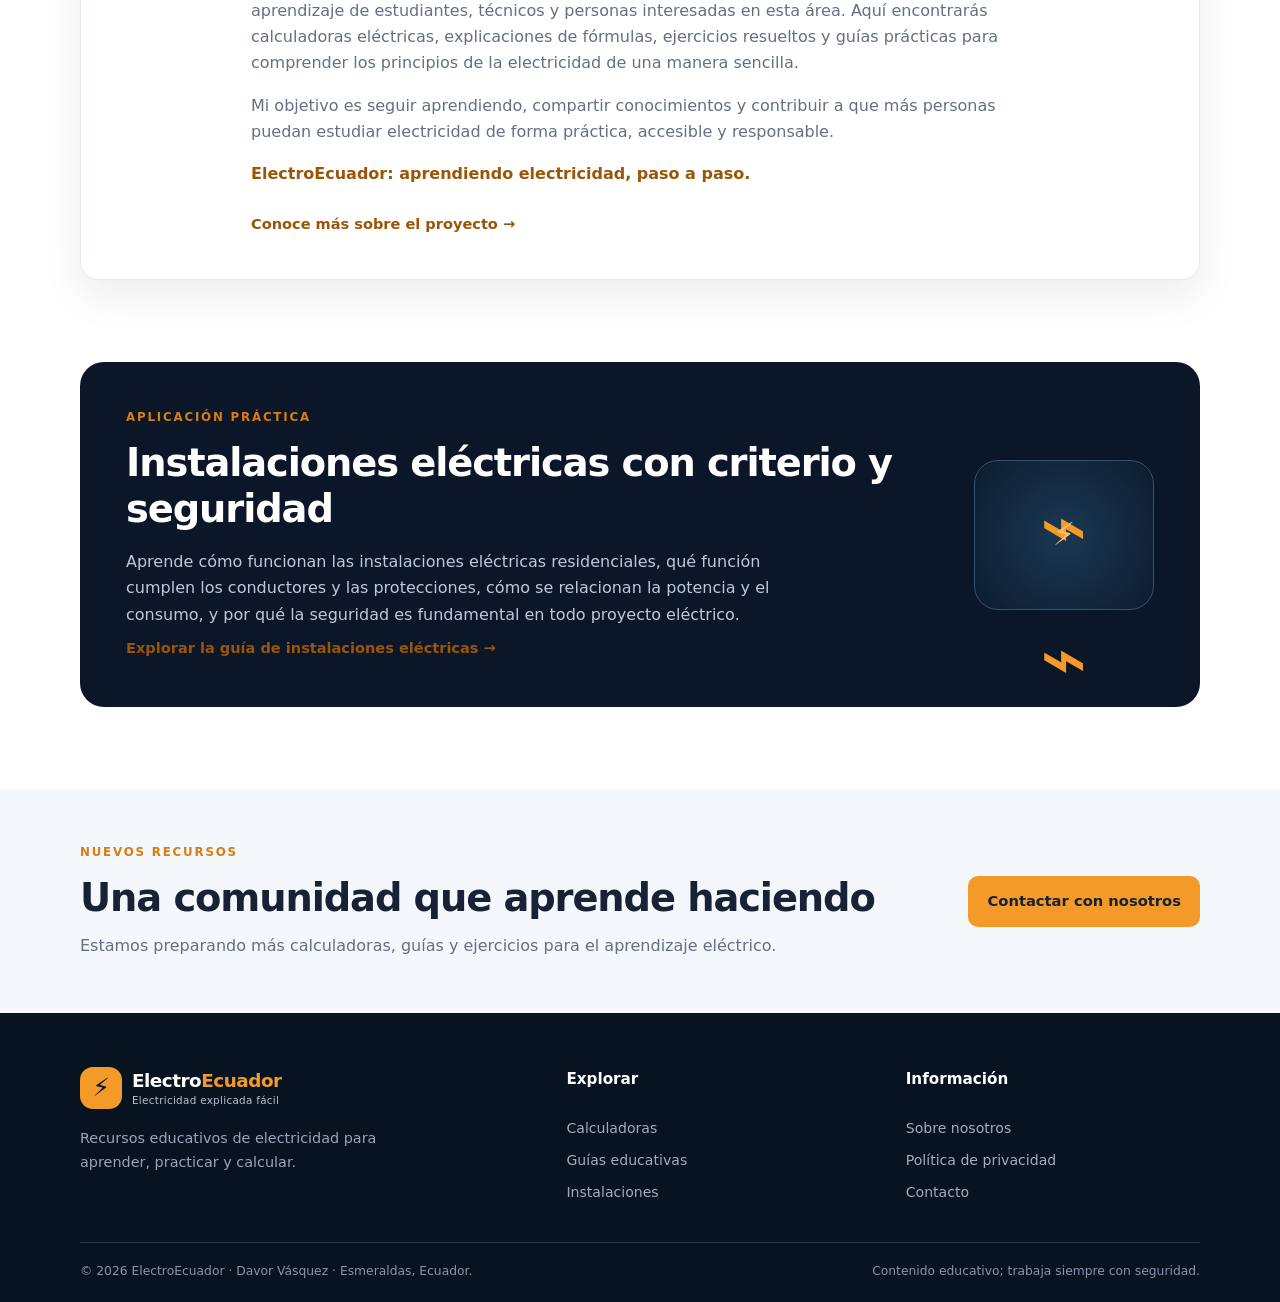
==== commit 532af8b8: "Update index.html" ====
--- a/index.html
+++ b/index.html
@@ -119,10 +119,6 @@
          <a href="ley-de-ohm.html" class="text-link">Leer guía <span>→</span></a>
 </article>
 
-<article class="resource-card">
-  <div class="resource-icon">🔌</div>
-  <h3>Circuitos en serie y paralelo</h3>
-
       <article class="resource-card">
         <div class="resource-emoji">🔌</div>
         <p class="tag">CIRCUITOS</p>
